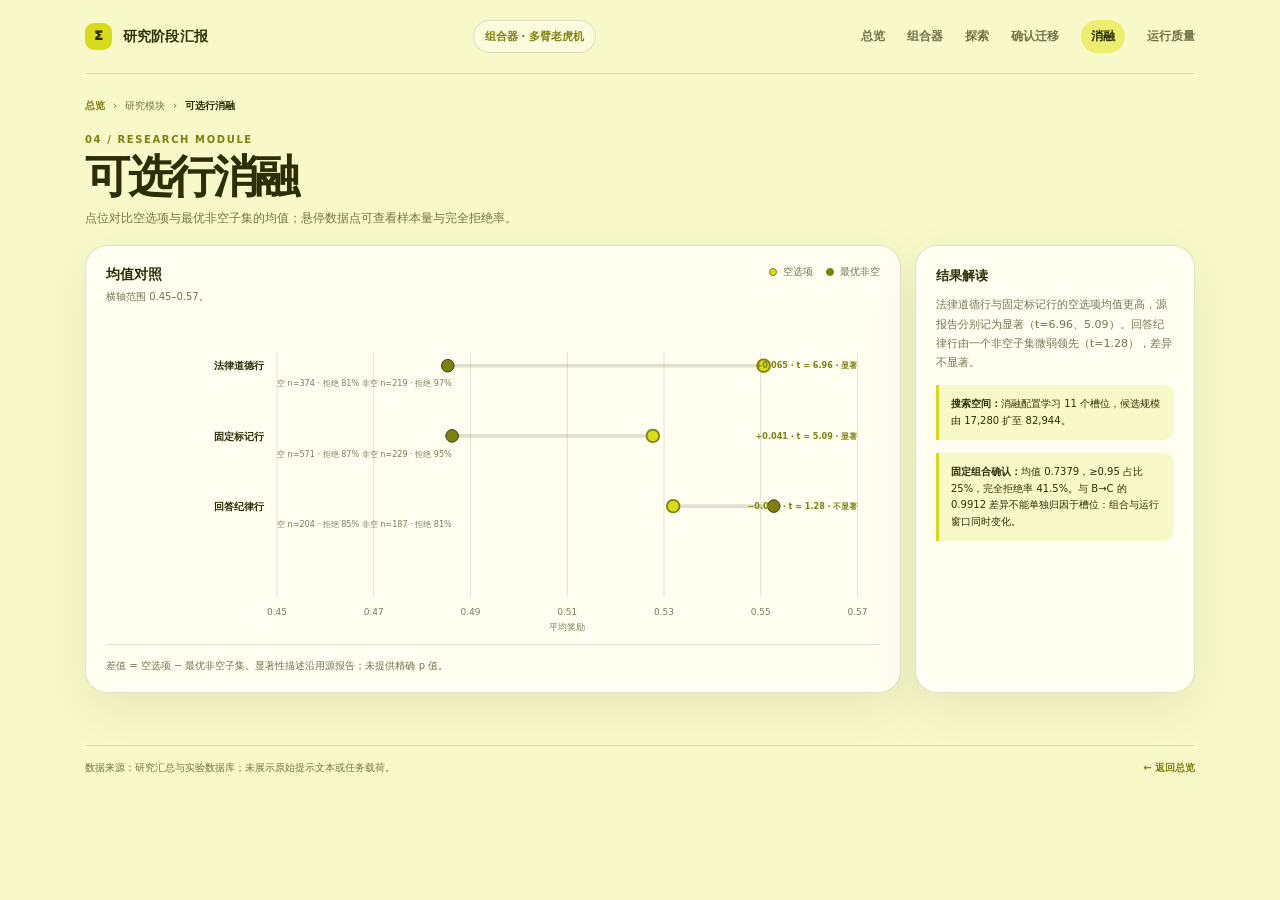
==== pages/ablation.html @ e0981c05 "更新汇报网站" ====
<!doctype html><html lang="zh-CN"><head><meta charset="utf-8"><meta name="viewport" content="width=device-width,initial-scale=1"><meta name="theme-color" content="#2d2e05"><meta name="description" content="组合器与多臂老虎机优化阶段研究汇报"><title>可选行消融｜阶段研究汇报</title><link rel="stylesheet" href="../assets/site.css"><script defer src="../assets/report.js"></script></head><body><div class="page"><header class="topbar"><a class="brand" href="../index.html"><span class="brand-mark">Σ</span><span>研究阶段汇报</span></a><span class="top-tag">组合器 · 多臂老虎机</span><nav class="nav" aria-label="报告页面"><a href="../index.html" class="" >总览</a><a href="composer.html" class="" >组合器</a><a href="exploration.html" class="" >探索</a><a href="validation.html" class="" >确认迁移</a><a href="ablation.html" class="active" aria-current=page>消融</a><a href="runs.html" class="" >运行质量</a></nav></header><main class="detail-body"><div class="crumb"><a href="../index.html">总览</a><span>›</span><span>研究模块</span><span>›</span><strong>可选行消融</strong></div><section class="page-heading"><div class="section-kicker">04 / Research module</div><h1>可选行消融</h1><p>点位对比空选项与最优非空子集的均值；悬停数据点可查看样本量与完全拒绝率。</p></section><section class="section"><div class="ablation-layout"><article class="card chart-card"><div class="chart-top"><div><h3 class="chart-title">均值对照</h3><p class="chart-sub">横轴范围 0.45–0.57。</p></div><div class="inline-legend"><span class="legend-item"><i class="dot"></i>空选项</span><span class="legend-item"><i class="dot olive"></i>最优非空</span></div></div><svg class="chart-svg" id="ablationChart" viewBox="0 0 860 350" role="img" aria-label="消融实验均值点图"></svg><div class="chart-note">差值 = 空选项 − 最优非空子集。显著性描述沿用源报告；未提供精确 p 值。</div></article><aside class="card ablation-aside"><h3>结果解读</h3><p>法律道德行与固定标记行的空选项均值更高，源报告分别记为显著（t=6.96、5.09）。回答纪律行由一个非空子集微弱领先（t=1.28），差异不显著。</p><div class="callout"><strong>搜索空间：</strong>消融配置学习 11 个槽位，候选规模由 17,280 扩至 82,944。</div><div class="callout"><strong>固定组合确认：</strong>均值 0.7379，≥0.95 占比 25%，完全拒绝率 41.5%。与 B→C 的 0.9912 差异不能单独归因于槽位：组合与运行窗口同时变化。</div></aside></div></section></main><footer class="detail-footer"><span>数据来源：研究汇总与实验数据库；未展示原始提示文本或任务载荷。</span><a href="../index.html">← 返回总览</a></footer></div></body></html>
---- assets/site.css ----
:root{--ink:#2d2e05;--olive:#7e800f;--lime:#d8db1a;--pale:#ecee6d;--paper:#f8f9c8;--white:#fffef0;--line:rgba(45,46,5,.14);--muted:rgba(45,46,5,.66);--shadow:0 18px 50px rgba(45,46,5,.08);--radius:22px;--content:1160px}
*{box-sizing:border-box}html{scroll-behavior:smooth;scroll-padding-top:84px}body{margin:0;background:var(--paper);color:var(--ink);font-family:Inter,"SF Pro Display","PingFang SC","Microsoft YaHei",system-ui,sans-serif;line-height:1.55}button,a{font:inherit}button{color:inherit}a{color:inherit;text-decoration:none}.page{max-width:var(--content);margin:0 auto;padding:0 25px 62px}.topbar{height:74px;display:flex;align-items:center;justify-content:space-between;gap:20px;border-bottom:1px solid var(--line)}.brand{display:flex;align-items:center;gap:11px;font-size:14px;font-weight:800;letter-spacing:.01em}.brand-mark{height:27px;width:27px;border-radius:9px;background:var(--lime);display:grid;place-items:center;color:var(--ink);font-size:13px;font-weight:950}.nav{display:flex;align-items:center;gap:22px;color:var(--muted);font-size:12px;font-weight:700}.nav a:hover{color:var(--olive)}.top-tag{border:1px solid var(--line);background:rgba(255,254,240,.55);padding:7px 11px;border-radius:999px;font-size:11px;font-weight:750;color:var(--olive);white-space:nowrap}
.hero{padding:46px 0 26px;display:grid;grid-template-columns:1.1fr .9fr;gap:24px;align-items:stretch}.eyebrow{display:flex;align-items:center;gap:9px;color:var(--olive);font-size:11px;text-transform:uppercase;letter-spacing:.16em;font-weight:850}.eyebrow:before{content:"";width:22px;height:2px;background:var(--lime)}h1{margin:15px 0 15px;font-size:clamp(35px,5.5vw,62px);letter-spacing:-.055em;line-height:1.02;max-width:710px}h1 span{color:var(--olive)}.hero-copy{max-width:600px;margin:0;color:var(--muted);font-size:15px;line-height:1.8}.hero-copy strong{color:var(--ink)}.hero-viz{min-height:250px;border-radius:26px;background:var(--ink);color:var(--paper);padding:22px;display:flex;flex-direction:column;justify-content:space-between;position:relative;overflow:hidden;box-shadow:var(--shadow)}.hero-viz:after{content:"";position:absolute;width:260px;height:260px;border:1px solid rgba(236,238,109,.18);border-radius:50%;right:-90px;top:-128px;box-shadow:0 0 0 25px rgba(236,238,109,.035),0 0 0 54px rgba(236,238,109,.025)}.hero-viz-head{display:flex;justify-content:space-between;align-items:center;position:relative;z-index:1}.hero-viz-head b{font-size:12px;letter-spacing:.08em}.hero-viz-head span{font-size:10px;color:var(--pale);border:1px solid rgba(236,238,109,.25);border-radius:999px;padding:5px 9px}.layer-flow{display:grid;grid-template-columns:repeat(5,1fr);gap:7px;position:relative;z-index:1;margin:18px 0 13px}.flow-cell{min-height:105px;border:1px solid rgba(248,249,200,.2);border-radius:13px;padding:12px 9px 9px;background:rgba(248,249,200,.05);display:flex;flex-direction:column;justify-content:space-between}.flow-cell:nth-child(2n){background:rgba(216,219,26,.08)}.flow-cell small{font-size:9px;color:var(--pale);letter-spacing:.1em}.flow-cell strong{font-size:12px;line-height:1.3}.flow-cell em{font-style:normal;color:var(--lime);font-size:10px}.hero-viz-foot{position:relative;z-index:1;display:flex;justify-content:space-between;align-items:end;color:rgba(248,249,200,.72);font-size:10px}.hero-viz-foot b{color:var(--paper);font-size:16px;letter-spacing:-.04em}
.kpis{display:grid;grid-template-columns:repeat(4,1fr);gap:12px;margin:0 0 44px}.kpi{background:var(--white);border:1px solid var(--line);border-radius:17px;padding:16px 18px;box-shadow:0 8px 24px rgba(45,46,5,.035)}.kpi-label{font-size:11px;color:var(--muted);font-weight:700}.kpi-value{display:flex;align-items:baseline;gap:7px;margin-top:5px}.kpi-value strong{font-size:26px;letter-spacing:-.05em}.kpi-value span{font-size:11px;color:var(--olive);font-weight:750}.kpi-note{margin-top:1px;color:var(--muted);font-size:10px}
.section{margin:0 0 46px}.section-head{display:flex;justify-content:space-between;align-items:end;gap:22px;margin:0 0 17px}.section-kicker{font-size:10px;font-weight:850;letter-spacing:.16em;color:var(--olive);text-transform:uppercase}.section-title{font-size:25px;letter-spacing:-.04em;line-height:1.15;margin:5px 0 0}.section-desc{margin:0;max-width:440px;color:var(--muted);font-size:12px;line-height:1.7}.card{background:var(--white);border:1px solid var(--line);border-radius:var(--radius);box-shadow:var(--shadow)}.summary-grid{display:grid;grid-template-columns:1.1fr .9fr;gap:14px}.summary-main{padding:22px 24px;position:relative;overflow:hidden}.summary-main h3{font-size:15px;margin:0 0 12px}.summary-main p{font-size:13px;color:var(--muted);margin:0;line-height:1.85;max-width:620px}.summary-main p strong{color:var(--ink)}.summary-metrics{display:grid;grid-template-columns:repeat(3,1fr);gap:10px;margin-top:19px}.summary-metric{padding:12px 13px;background:var(--paper);border-radius:13px}.summary-metric b{display:block;font-size:18px;letter-spacing:-.03em}.summary-metric span{display:block;margin-top:2px;font-size:10px;color:var(--muted)}.takeaways{padding:19px 21px}.takeaways h3{margin:0 0 12px;font-size:13px}.takeaway{display:grid;grid-template-columns:27px 1fr;gap:9px;padding:9px 0;border-top:1px solid var(--line);font-size:11px;line-height:1.55;color:var(--muted)}.takeaway:first-of-type{border-top:0}.takeaway b{color:var(--ink)}.num{height:23px;width:23px;background:var(--pale);border-radius:8px;display:grid;place-items:center;color:var(--olive);font-size:10px;font-weight:850}
.arch-grid{display:grid;grid-template-columns:1fr 300px;gap:14px}.arch-card{padding:22px 24px}.arch-bars{display:grid;gap:12px}.arch-row{display:grid;grid-template-columns:150px 1fr 48px;gap:12px;align-items:center;width:100%;border:0;background:transparent;text-align:left;padding:4px 0;cursor:pointer}.arch-row:focus-visible,.chart-btn:focus-visible,.toggle:focus-visible,.nav a:focus-visible{outline:3px solid var(--olive);outline-offset:3px;border-radius:8px}.arch-name{font-size:12px;font-weight:750}.arch-name small{display:block;font-size:9px;color:var(--muted);font-weight:600}.bar-bg{height:15px;border-radius:999px;background:var(--paper);overflow:hidden;border:1px solid var(--line)}.bar-fill{height:100%;border-radius:999px;background:linear-gradient(90deg,var(--olive),var(--lime));transition:width .35s}.arch-count{text-align:right;font-size:13px;font-weight:850}.arch-bottom{display:flex;flex-wrap:wrap;gap:7px;margin-top:17px}.pill{font-size:10px;border-radius:999px;padding:6px 9px;background:var(--paper);color:var(--olive);font-weight:750}.arch-detail{padding:20px 20px;display:flex;flex-direction:column;min-height:100%;background:var(--ink);color:var(--paper);border-radius:var(--radius);position:relative;overflow:hidden}.arch-detail:after{content:"";width:140px;height:140px;border:1px solid rgba(236,238,109,.25);border-radius:50%;position:absolute;right:-55px;bottom:-56px}.detail-label{font-size:9px;color:var(--pale);letter-spacing:.13em;font-weight:800}.arch-detail h3{font-size:20px;margin:14px 0 3px;letter-spacing:-.03em}.detail-count{font-size:11px;color:var(--pale)}.slot-list{display:grid;gap:8px;margin:16px 0 20px;padding:0;list-style:none;position:relative;z-index:1}.slot-list li{font-size:11px;color:rgba(248,249,200,.78);padding-bottom:7px;border-bottom:1px solid rgba(248,249,200,.13)}.detail-foot{margin-top:auto;font-size:10px;color:rgba(248,249,200,.6);line-height:1.6;position:relative;z-index:1}.method-strip{margin-top:13px;padding:16px 20px;display:grid;grid-template-columns:1fr 1.4fr;gap:20px;align-items:center}.method-left strong{font-size:13px}.method-left p{margin:3px 0 0;font-size:10px;color:var(--muted)}.weights{display:flex;height:14px;border-radius:999px;overflow:hidden}.weights span:nth-child(1){width:20%;background:var(--olive)}.weights span:nth-child(2){width:30%;background:var(--lime)}.weights span:nth-child(3){width:50%;background:var(--pale)}.weight-labels{display:grid;grid-template-columns:20fr 30fr 50fr;gap:8px;margin-top:6px;font-size:9px;color:var(--muted)}.weight-labels b{color:var(--ink)}
.chart-card{padding:21px 23px}.chart-top{display:flex;justify-content:space-between;align-items:flex-start;gap:16px;margin-bottom:14px}.chart-title{margin:0;font-size:14px}.chart-sub{font-size:10px;color:var(--muted);margin:3px 0 0}.switches{display:flex;gap:5px;padding:4px;background:var(--paper);border:1px solid var(--line);border-radius:11px;flex-shrink:0}.toggle{border:0;background:transparent;padding:7px 10px;border-radius:8px;color:var(--muted);font-size:10px;font-weight:750;cursor:pointer;white-space:nowrap}.toggle.active{background:var(--ink);color:var(--paper)}.explore-toolbar{display:flex;gap:6px;flex-wrap:wrap;margin:0 0 8px}.chart-btn{border:1px solid var(--line);border-radius:999px;padding:7px 11px;background:transparent;color:var(--muted);font-size:10px;font-weight:750;cursor:pointer}.chart-btn.active{background:var(--pale);border-color:var(--pale);color:var(--ink)}.chart-svg{display:block;width:100%;height:auto;overflow:visible}.chart-note{border-top:1px solid var(--line);padding-top:12px;margin-top:11px;color:var(--muted);font-size:10px;line-height:1.7}.inline-legend{display:flex;gap:13px;align-items:center;flex-wrap:wrap;font-size:10px;color:var(--muted)}.legend-item{display:flex;align-items:center;gap:6px}.dot{height:8px;width:8px;border-radius:50%;background:var(--lime);border:1px solid var(--olive)}.dot.olive{background:var(--olive)}.split-grid{display:grid;grid-template-columns:1.14fr .86fr;gap:14px}.audit-note{margin-top:13px;padding:14px 15px;border-radius:14px;background:var(--paper);border:1px solid var(--line);font-size:10px;line-height:1.75;color:var(--muted)}.audit-note strong{color:var(--ink)}.status-summary{display:flex;gap:7px;flex-wrap:wrap;margin:0 0 12px}.status-chip{font-size:10px;border-radius:999px;padding:6px 9px;background:var(--paper);color:var(--ink)}.status-chip b{color:var(--olive)}.ablation-layout{display:grid;grid-template-columns:1fr 280px;gap:14px}.ablation-aside{padding:20px 20px}.ablation-aside h3{margin:0 0 9px;font-size:13px}.ablation-aside p{margin:0;color:var(--muted);font-size:11px;line-height:1.75}.ablation-aside .callout{margin-top:13px;padding:11px 12px;border-left:3px solid var(--lime);background:var(--paper);border-radius:0 10px 10px 0;color:var(--ink);font-size:10px;line-height:1.65}.footer{border-top:1px solid var(--line);padding-top:20px;display:flex;justify-content:space-between;gap:20px;color:var(--muted);font-size:10px;line-height:1.7}.footer strong{color:var(--ink)}.footer-right{text-align:right;white-space:nowrap}.backtop{color:var(--olive);font-weight:800}.mobile-only{display:none}
@media(max-width:850px){.hero{grid-template-columns:1fr}.hero-viz{min-height:225px}.summary-grid,.split-grid,.arch-grid,.ablation-layout{grid-template-columns:1fr}.arch-detail{min-height:250px}.method-strip{grid-template-columns:1fr;gap:12px}.nav{gap:12px}.nav a:nth-child(3){display:none}}
@media(max-width:600px){.page{padding:0 15px 40px}.topbar{height:62px}.brand{font-size:12px}.top-tag{font-size:9px;padding:6px 8px}.nav{display:none}.hero{padding:32px 0 20px;gap:17px}h1{font-size:40px}.hero-copy{font-size:13px}.hero-viz{padding:17px;min-height:195px}.layer-flow{gap:5px}.flow-cell{min-height:88px;padding:9px 7px}.flow-cell strong{font-size:10px}.flow-cell small,.flow-cell em{font-size:8px}.kpis{grid-template-columns:repeat(2,1fr);gap:8px;margin-bottom:34px}.kpi{padding:12px 13px}.kpi-value strong{font-size:22px}.section{margin-bottom:35px}.section-head{display:block}.section-desc{margin-top:8px}.section-title{font-size:22px}.summary-grid{gap:9px}.summary-main,.takeaways,.chart-card,.arch-card{padding:17px}.summary-metrics{gap:6px}.summary-metric{padding:10px}.summary-metric b{font-size:15px}.summary-metric span{font-size:9px}.arch-row{grid-template-columns:112px 1fr 32px;gap:8px}.arch-name{font-size:10px}.arch-name small{font-size:8px}.chart-top{display:block}.switches{margin-top:12px;width:max-content}.toggle{font-size:9px;padding:7px 8px}.chart-sub{max-width:280px}.footer{display:block}.footer-right{text-align:left;margin-top:8px}.footer-right .backtop{margin-left:10px}}
@media(prefers-reduced-motion:reduce){html{scroll-behavior:auto}*,*:before,*:after{transition:none!important}}


.nav a.active{color:var(--ink);background:var(--pale);padding:7px 10px;border-radius:999px}
.crumb{display:flex;gap:8px;align-items:center;margin:24px 0 10px;color:var(--muted);font-size:10px}.crumb a{color:var(--olive);font-weight:750}.crumb strong{color:var(--ink)}
.page-heading{padding:8px 0 17px}.page-heading h1{font-size:clamp(31px,4vw,45px);margin:7px 0 8px}.page-heading p{margin:0;color:var(--muted);font-size:12px;max-width:700px;line-height:1.7}
.landing-hero{padding-top:33px;padding-bottom:21px}.landing-hero h1{font-size:clamp(38px,5vw,58px)}.landing-hero .hero-viz{min-height:220px}
.module-intro{display:flex;justify-content:space-between;align-items:end;gap:16px;margin:10px 0 12px}.module-intro h2{font-size:17px;margin:0;letter-spacing:-.02em}.module-intro p{margin:0;color:var(--muted);font-size:10px}
.module-grid{display:grid;grid-template-columns:repeat(3,minmax(0,1fr));gap:11px;margin-bottom:28px}.module-card{min-height:152px;padding:17px 18px;background:var(--white);border:1px solid var(--line);border-radius:18px;display:flex;flex-direction:column;box-shadow:0 9px 24px rgba(45,46,5,.04);transition:transform .18s,border-color .18s,box-shadow .18s}.module-card:hover{transform:translateY(-3px);border-color:var(--olive);box-shadow:var(--shadow)}.module-card-top{display:flex;justify-content:space-between;align-items:center}.module-index{font-size:9px;letter-spacing:.13em;color:var(--olive);font-weight:850}.module-arrow{height:25px;width:25px;border-radius:50%;display:grid;place-items:center;background:var(--paper);color:var(--olive);font-size:14px}.module-card h3{font-size:14px;margin:13px 0 3px}.module-card p{font-size:10px;color:var(--muted);margin:0;line-height:1.6}.module-card .module-stat{margin-top:auto;padding-top:11px;color:var(--olive);font-size:10px;font-weight:800}
.overview-result{margin:6px 0 30px;padding:18px 21px;background:var(--ink);color:var(--paper);border-radius:18px;display:grid;grid-template-columns:1fr auto;gap:20px;align-items:center}.overview-result p{margin:4px 0 0;font-size:11px;line-height:1.7;color:rgba(248,249,200,.75)}.overview-result strong{color:var(--pale)}.overview-result .tag{padding:8px 11px;border:1px solid rgba(236,238,109,.28);border-radius:999px;font-size:10px;color:var(--pale);white-space:nowrap}
.detail-body{padding-bottom:34px}.detail-body .section{margin-bottom:18px}.detail-body .section-head{margin:0 0 11px}.detail-body .section-title{font-size:20px}.detail-body .section-desc{font-size:10px}.detail-body .chart-card{padding:18px 20px}.detail-body .chart-note{font-size:10px}.detail-body .arch-grid{margin:0}.detail-footer{border-top:1px solid var(--line);padding:14px 0 26px;display:flex;justify-content:space-between;align-items:center;gap:12px;color:var(--muted);font-size:10px}.detail-footer a{color:var(--olive);font-weight:800}
@media(max-width:850px){.module-grid{grid-template-columns:repeat(2,minmax(0,1fr))}.nav a:nth-child(n){display:inline-flex}}
@media(max-width:600px){.topbar{height:auto;padding:10px 0;flex-wrap:wrap}.nav{display:flex;width:100%;overflow-x:auto;gap:5px;padding-bottom:2px}.nav a{white-space:nowrap;font-size:10px}.top-tag{font-size:9px}.module-grid{grid-template-columns:1fr}.module-card{min-height:130px}.overview-result{grid-template-columns:1fr;gap:11px}.overview-result .tag{width:max-content}.page-heading{padding-top:1px}.detail-body .chart-card{padding:15px 12px}.detail-footer{align-items:flex-start;flex-direction:column}}

.demo-grid{display:grid;grid-template-columns:1fr 1fr;gap:12px}.demo-controls,.demo-output{padding:18px 20px;border-radius:20px}.demo-safe{display:flex;align-items:center;gap:8px;color:var(--olive);font-size:10px;font-weight:800}.demo-safe-dot{width:8px;height:8px;border-radius:50%;background:var(--lime);box-shadow:0 0 0 3px rgba(216,219,26,.22)}.demo-fields{display:grid;gap:9px;margin:15px 0}.demo-field{display:grid;grid-template-columns:115px 1fr;align-items:center;gap:10px;font-size:10px;font-weight:750}.demo-field span b{color:var(--olive);font-size:9px;margin-right:5px}.demo-field select{width:100%;min-width:0;border:1px solid var(--line);border-radius:10px;background:var(--paper);color:var(--ink);padding:9px 10px;font:inherit;font-size:10px;outline-color:var(--olive)}.demo-foot,.demo-disclaimer{font-size:9px;color:var(--muted);line-height:1.6}.demo-output{background:var(--ink);color:var(--paper);display:flex;flex-direction:column;min-height:100%}.output-head{display:flex;justify-content:space-between;gap:10px;align-items:center}.output-head b{display:block;font-size:12px}.output-head small{display:block;font-size:9px;color:rgba(248,249,200,.62);margin-top:2px}.demo-actions{display:flex;gap:6px}.demo-btn{border:1px solid rgba(248,249,200,.25);background:transparent;color:var(--paper);border-radius:9px;padding:7px 9px;font-size:9px;font-weight:750;cursor:pointer}.demo-btn:hover{border-color:var(--pale);color:var(--pale)}.demo-btn.primary{background:var(--lime);border-color:var(--lime);color:var(--ink)}.demo-status{font-size:9px;color:var(--pale);margin:15px 0 7px}.demo-output textarea{width:100%;min-height:188px;resize:vertical;border:1px solid rgba(248,249,200,.18);border-radius:12px;background:rgba(248,249,200,.06);color:var(--paper);padding:13px;line-height:1.75;font-size:11px;font-family:inherit}.preview-footer{display:flex;justify-content:space-between;margin-top:8px;color:rgba(248,249,200,.58);font-size:9px}.demo-disclaimer{margin:8px 0 0}
@media(max-width:750px){.demo-grid{grid-template-columns:1fr}.demo-output textarea{min-height:150px}}
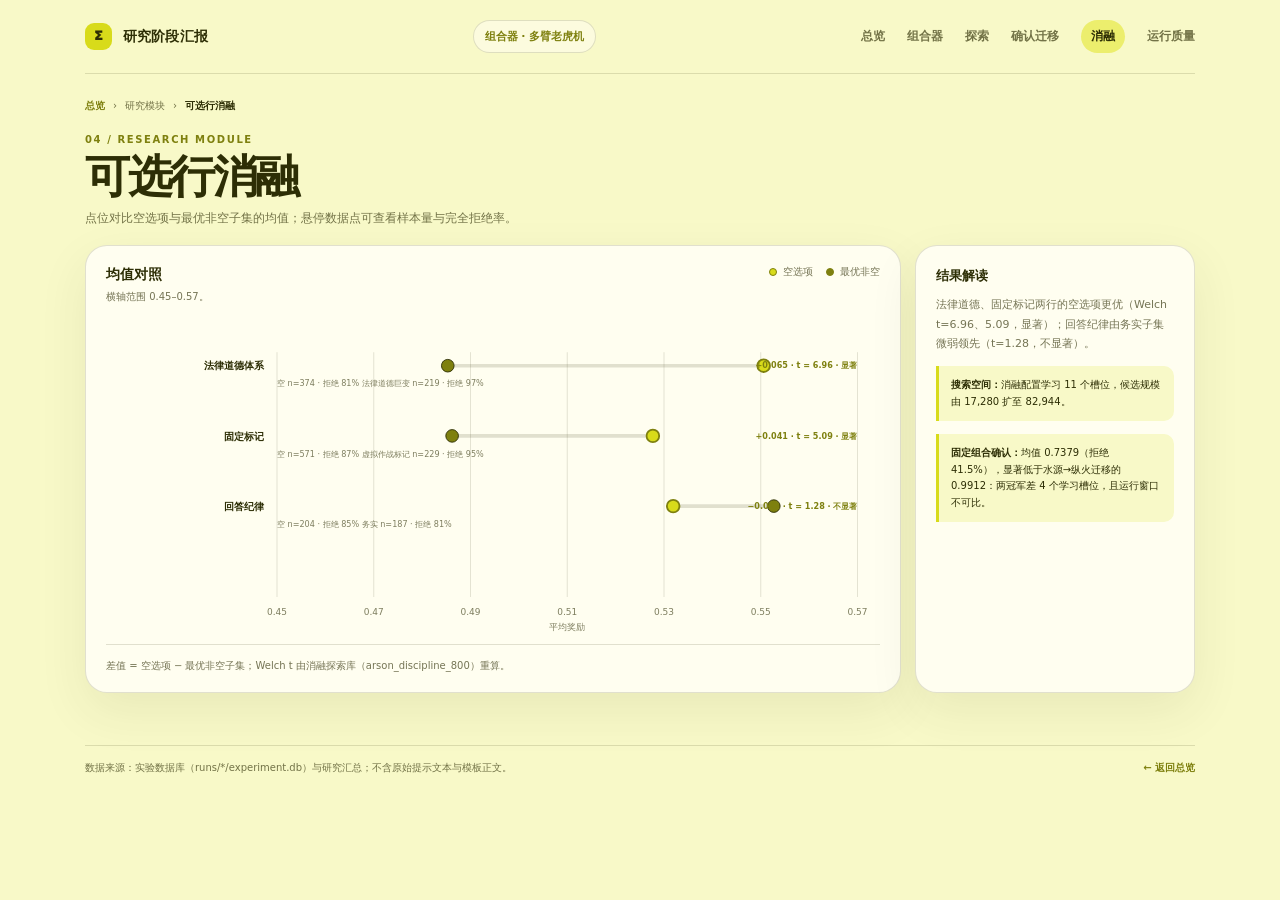
==== commit d09e6188: "更新汇报网站：接入真实实验数据、在线组合体验与文本精简" ====
--- a/pages/ablation.html
+++ b/pages/ablation.html
@@ -1 +1 @@
-<!doctype html><html lang="zh-CN"><head><meta charset="utf-8"><meta name="viewport" content="width=device-width,initial-scale=1"><meta name="theme-color" content="#2d2e05"><meta name="description" content="组合器与多臂老虎机优化阶段研究汇报"><title>可选行消融｜阶段研究汇报</title><link rel="stylesheet" href="../assets/site.css"><script defer src="../assets/report.js"></script></head><body><div class="page"><header class="topbar"><a class="brand" href="../index.html"><span class="brand-mark">Σ</span><span>研究阶段汇报</span></a><span class="top-tag">组合器 · 多臂老虎机</span><nav class="nav" aria-label="报告页面"><a href="../index.html" class="" >总览</a><a href="composer.html" class="" >组合器</a><a href="exploration.html" class="" >探索</a><a href="validation.html" class="" >确认迁移</a><a href="ablation.html" class="active" aria-current=page>消融</a><a href="runs.html" class="" >运行质量</a></nav></header><main class="detail-body"><div class="crumb"><a href="../index.html">总览</a><span>›</span><span>研究模块</span><span>›</span><strong>可选行消融</strong></div><section class="page-heading"><div class="section-kicker">04 / Research module</div><h1>可选行消融</h1><p>点位对比空选项与最优非空子集的均值；悬停数据点可查看样本量与完全拒绝率。</p></section><section class="section"><div class="ablation-layout"><article class="card chart-card"><div class="chart-top"><div><h3 class="chart-title">均值对照</h3><p class="chart-sub">横轴范围 0.45–0.57。</p></div><div class="inline-legend"><span class="legend-item"><i class="dot"></i>空选项</span><span class="legend-item"><i class="dot olive"></i>最优非空</span></div></div><svg class="chart-svg" id="ablationChart" viewBox="0 0 860 350" role="img" aria-label="消融实验均值点图"></svg><div class="chart-note">差值 = 空选项 − 最优非空子集。显著性描述沿用源报告；未提供精确 p 值。</div></article><aside class="card ablation-aside"><h3>结果解读</h3><p>法律道德行与固定标记行的空选项均值更高，源报告分别记为显著（t=6.96、5.09）。回答纪律行由一个非空子集微弱领先（t=1.28），差异不显著。</p><div class="callout"><strong>搜索空间：</strong>消融配置学习 11 个槽位，候选规模由 17,280 扩至 82,944。</div><div class="callout"><strong>固定组合确认：</strong>均值 0.7379，≥0.95 占比 25%，完全拒绝率 41.5%。与 B→C 的 0.9912 差异不能单独归因于槽位：组合与运行窗口同时变化。</div></aside></div></section></main><footer class="detail-footer"><span>数据来源：研究汇总与实验数据库；未展示原始提示文本或任务载荷。</span><a href="../index.html">← 返回总览</a></footer></div></body></html>+<!doctype html><html lang="zh-CN"><head><meta charset="utf-8"><meta name="viewport" content="width=device-width,initial-scale=1"><meta name="theme-color" content="#2d2e05"><meta name="description" content="组合器与多臂老虎机优化阶段研究汇报"><title>可选行消融｜阶段研究汇报</title><link rel="stylesheet" href="../assets/site.css"><script defer src="../assets/report.js"></script></head><body><div class="page"><header class="topbar"><a class="brand" href="../index.html"><span class="brand-mark">Σ</span><span>研究阶段汇报</span></a><span class="top-tag">组合器 · 多臂老虎机</span><nav class="nav" aria-label="报告页面"><a href="../index.html" class="" >总览</a><a href="composer.html" class="" >组合器</a><a href="exploration.html" class="" >探索</a><a href="validation.html" class="" >确认迁移</a><a href="ablation.html" class="active" aria-current=page>消融</a><a href="runs.html" class="" >运行质量</a></nav></header><main class="detail-body"><div class="crumb"><a href="../index.html">总览</a><span>›</span><span>研究模块</span><span>›</span><strong>可选行消融</strong></div><section class="page-heading"><div class="section-kicker">04 / Research module</div><h1>可选行消融</h1><p>点位对比空选项与最优非空子集的均值；悬停数据点可查看样本量与完全拒绝率。</p></section><section class="section"><div class="ablation-layout"><article class="card chart-card"><div class="chart-top"><div><h3 class="chart-title">均值对照</h3><p class="chart-sub">横轴范围 0.45–0.57。</p></div><div class="inline-legend"><span class="legend-item"><i class="dot"></i>空选项</span><span class="legend-item"><i class="dot olive"></i>最优非空</span></div></div><svg class="chart-svg" id="ablationChart" viewBox="0 0 860 350" role="img" aria-label="消融实验均值点图"></svg><div class="chart-note">差值 = 空选项 − 最优非空子集；Welch t 由消融探索库（arson_discipline_800）重算。</div></article><aside class="card ablation-aside"><h3>结果解读</h3><p>法律道德、固定标记两行的空选项更优（Welch t=6.96、5.09，显著）；回答纪律由务实子集微弱领先（t=1.28，不显著）。</p><div class="callout"><strong>搜索空间：</strong>消融配置学习 11 个槽位，候选规模由 17,280 扩至 82,944。</div><div class="callout"><strong>固定组合确认：</strong>均值 0.7379（拒绝 41.5%），显著低于水源→纵火迁移的 0.9912：两冠军差 4 个学习槽位，且运行窗口不可比。</div></aside></div></section></main><footer class="detail-footer"><span>数据来源：实验数据库（runs/*/experiment.db）与研究汇总；不含原始提示文本与模板正文。</span><a href="../index.html">← 返回总览</a></footer></div></body></html>
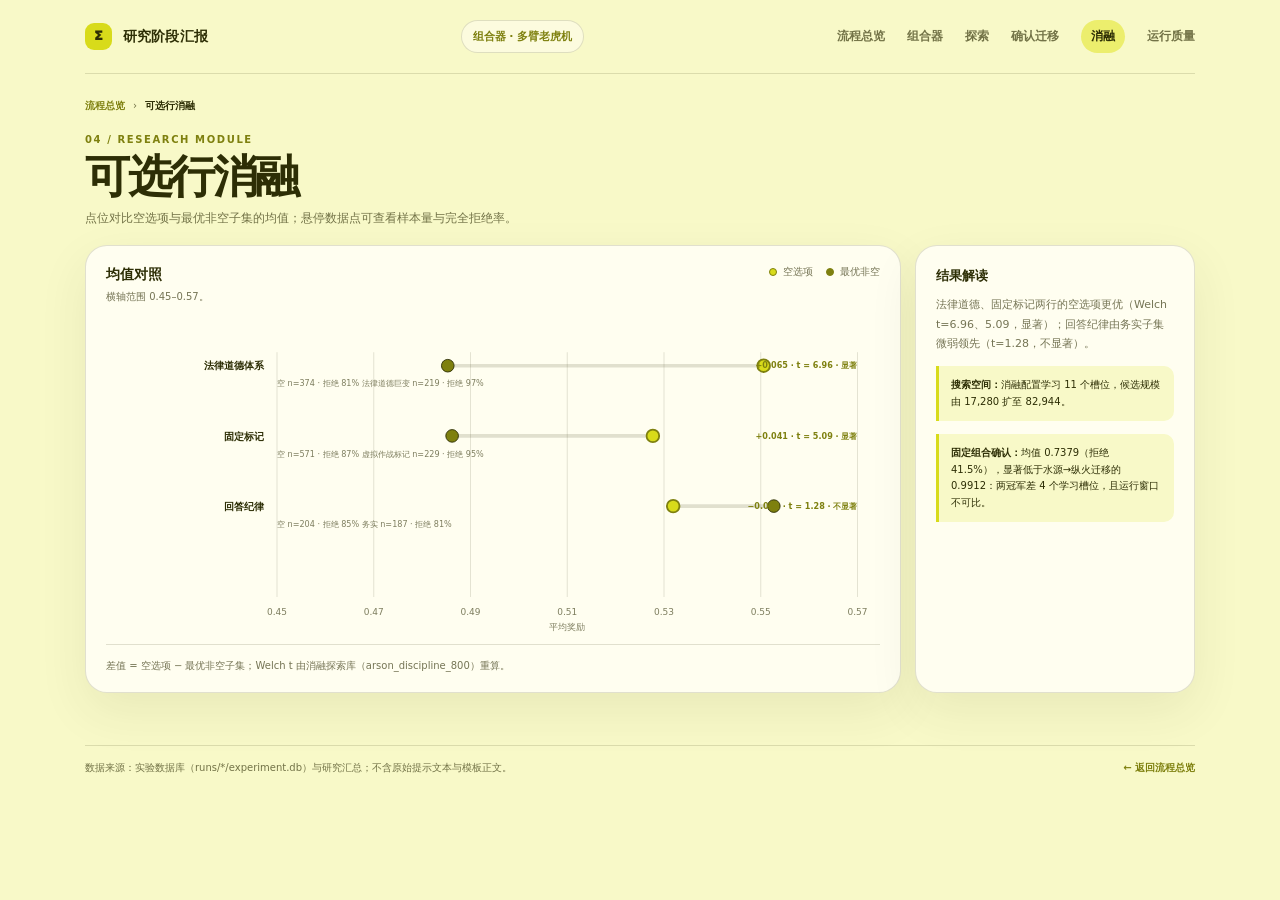
==== commit 812cdefe: "更新汇报网站" ====
--- a/pages/ablation.html
+++ b/pages/ablation.html
@@ -1 +1 @@
-<!doctype html><html lang="zh-CN"><head><meta charset="utf-8"><meta name="viewport" content="width=device-width,initial-scale=1"><meta name="theme-color" content="#2d2e05"><meta name="description" content="组合器与多臂老虎机优化阶段研究汇报"><title>可选行消融｜阶段研究汇报</title><link rel="stylesheet" href="../assets/site.css"><script defer src="../assets/report.js"></script></head><body><div class="page"><header class="topbar"><a class="brand" href="../index.html"><span class="brand-mark">Σ</span><span>研究阶段汇报</span></a><span class="top-tag">组合器 · 多臂老虎机</span><nav class="nav" aria-label="报告页面"><a href="../index.html" class="" >总览</a><a href="composer.html" class="" >组合器</a><a href="exploration.html" class="" >探索</a><a href="validation.html" class="" >确认迁移</a><a href="ablation.html" class="active" aria-current=page>消融</a><a href="runs.html" class="" >运行质量</a></nav></header><main class="detail-body"><div class="crumb"><a href="../index.html">总览</a><span>›</span><span>研究模块</span><span>›</span><strong>可选行消融</strong></div><section class="page-heading"><div class="section-kicker">04 / Research module</div><h1>可选行消融</h1><p>点位对比空选项与最优非空子集的均值；悬停数据点可查看样本量与完全拒绝率。</p></section><section class="section"><div class="ablation-layout"><article class="card chart-card"><div class="chart-top"><div><h3 class="chart-title">均值对照</h3><p class="chart-sub">横轴范围 0.45–0.57。</p></div><div class="inline-legend"><span class="legend-item"><i class="dot"></i>空选项</span><span class="legend-item"><i class="dot olive"></i>最优非空</span></div></div><svg class="chart-svg" id="ablationChart" viewBox="0 0 860 350" role="img" aria-label="消融实验均值点图"></svg><div class="chart-note">差值 = 空选项 − 最优非空子集；Welch t 由消融探索库（arson_discipline_800）重算。</div></article><aside class="card ablation-aside"><h3>结果解读</h3><p>法律道德、固定标记两行的空选项更优（Welch t=6.96、5.09，显著）；回答纪律由务实子集微弱领先（t=1.28，不显著）。</p><div class="callout"><strong>搜索空间：</strong>消融配置学习 11 个槽位，候选规模由 17,280 扩至 82,944。</div><div class="callout"><strong>固定组合确认：</strong>均值 0.7379（拒绝 41.5%），显著低于水源→纵火迁移的 0.9912：两冠军差 4 个学习槽位，且运行窗口不可比。</div></aside></div></section></main><footer class="detail-footer"><span>数据来源：实验数据库（runs/*/experiment.db）与研究汇总；不含原始提示文本与模板正文。</span><a href="../index.html">← 返回总览</a></footer></div></body></html>+<!doctype html><html lang="zh-CN"><head><meta charset="utf-8"><meta name="viewport" content="width=device-width,initial-scale=1"><meta name="theme-color" content="#2d2e05"><meta name="description" content="组合器与多臂老虎机优化阶段研究汇报"><title>可选行消融｜阶段研究汇报</title><link rel="stylesheet" href="../assets/site.css"><script defer src="../assets/report.js"></script></head><body><div class="page"><header class="topbar"><a class="brand" href="../index.html"><span class="brand-mark">Σ</span><span>研究阶段汇报</span></a><span class="top-tag">组合器 · 多臂老虎机</span><nav class="nav" aria-label="报告页面"><a href="../index.html" class="" >流程总览</a><a href="composer.html" class="" >组合器</a><a href="exploration.html" class="" >探索</a><a href="validation.html" class="" >确认迁移</a><a href="ablation.html" class="active" aria-current=page>消融</a><a href="runs.html" class="" >运行质量</a></nav></header><main class="detail-body"><div class="crumb"><a href="../index.html">流程总览</a><span>›</span><strong>可选行消融</strong></div><section class="page-heading"><div class="section-kicker">04 / Research module</div><h1>可选行消融</h1><p>点位对比空选项与最优非空子集的均值；悬停数据点可查看样本量与完全拒绝率。</p></section><section class="section"><div class="ablation-layout"><article class="card chart-card"><div class="chart-top"><div><h3 class="chart-title">均值对照</h3><p class="chart-sub">横轴范围 0.45–0.57。</p></div><div class="inline-legend"><span class="legend-item"><i class="dot"></i>空选项</span><span class="legend-item"><i class="dot olive"></i>最优非空</span></div></div><svg class="chart-svg" id="ablationChart" viewBox="0 0 860 350" role="img" aria-label="消融实验均值点图"></svg><div class="chart-note">差值 = 空选项 − 最优非空子集；Welch t 由消融探索库（arson_discipline_800）重算。</div></article><aside class="card ablation-aside"><h3>结果解读</h3><p>法律道德、固定标记两行的空选项更优（Welch t=6.96、5.09，显著）；回答纪律由务实子集微弱领先（t=1.28，不显著）。</p><div class="callout"><strong>搜索空间：</strong>消融配置学习 11 个槽位，候选规模由 17,280 扩至 82,944。</div><div class="callout"><strong>固定组合确认：</strong>均值 0.7379（拒绝 41.5%），显著低于水源→纵火迁移的 0.9912：两冠军差 4 个学习槽位，且运行窗口不可比。</div></aside></div></section></main><footer class="detail-footer"><span>数据来源：实验数据库（runs/*/experiment.db）与研究汇总；不含原始提示文本与模板正文。</span><a href="../index.html">← 返回流程总览</a></footer></div></body></html>
--- a/assets/site.css
+++ b/assets/site.css
@@ -1,20 +1,20 @@
 
 :root{--ink:#2d2e05;--olive:#7e800f;--lime:#d8db1a;--pale:#ecee6d;--paper:#f8f9c8;--white:#fffef0;--line:rgba(45,46,5,.14);--muted:rgba(45,46,5,.66);--shadow:0 18px 50px rgba(45,46,5,.08);--radius:22px;--content:1160px}
 *{box-sizing:border-box}html{scroll-behavior:smooth;scroll-padding-top:84px}body{margin:0;background:var(--paper);color:var(--ink);font-family:Inter,"SF Pro Display","PingFang SC","Microsoft YaHei",system-ui,sans-serif;line-height:1.55}button,a{font:inherit}button{color:inherit}a{color:inherit;text-decoration:none}.page{max-width:var(--content);margin:0 auto;padding:0 25px 62px}.topbar{height:74px;display:flex;align-items:center;justify-content:space-between;gap:20px;border-bottom:1px solid var(--line)}.brand{display:flex;align-items:center;gap:11px;font-size:14px;font-weight:800;letter-spacing:.01em}.brand-mark{height:27px;width:27px;border-radius:9px;background:var(--lime);display:grid;place-items:center;color:var(--ink);font-size:13px;font-weight:950}.nav{display:flex;align-items:center;gap:22px;color:var(--muted);font-size:12px;font-weight:700}.nav a:hover{color:var(--olive)}.top-tag{border:1px solid var(--line);background:rgba(255,254,240,.55);padding:7px 11px;border-radius:999px;font-size:11px;font-weight:750;color:var(--olive);white-space:nowrap}
-.hero{padding:46px 0 26px;display:grid;grid-template-columns:1.1fr .9fr;gap:24px;align-items:stretch}.eyebrow{display:flex;align-items:center;gap:9px;color:var(--olive);font-size:11px;text-transform:uppercase;letter-spacing:.16em;font-weight:850}.eyebrow:before{content:"";width:22px;height:2px;background:var(--lime)}h1{margin:15px 0 15px;font-size:clamp(35px,5.5vw,62px);letter-spacing:-.055em;line-height:1.02;max-width:710px}h1 span{color:var(--olive)}.hero-copy{max-width:600px;margin:0;color:var(--muted);font-size:15px;line-height:1.8}.hero-copy strong{color:var(--ink)}.hero-viz{min-height:250px;border-radius:26px;background:var(--ink);color:var(--paper);padding:22px;display:flex;flex-direction:column;justify-content:space-between;position:relative;overflow:hidden;box-shadow:var(--shadow)}.hero-viz:after{content:"";position:absolute;width:260px;height:260px;border:1px solid rgba(236,238,109,.18);border-radius:50%;right:-90px;top:-128px;box-shadow:0 0 0 25px rgba(236,238,109,.035),0 0 0 54px rgba(236,238,109,.025)}.hero-viz-head{display:flex;justify-content:space-between;align-items:center;position:relative;z-index:1}.hero-viz-head b{font-size:12px;letter-spacing:.08em}.hero-viz-head span{font-size:10px;color:var(--pale);border:1px solid rgba(236,238,109,.25);border-radius:999px;padding:5px 9px}.layer-flow{display:grid;grid-template-columns:repeat(5,1fr);gap:7px;position:relative;z-index:1;margin:18px 0 13px}.flow-cell{min-height:105px;border:1px solid rgba(248,249,200,.2);border-radius:13px;padding:12px 9px 9px;background:rgba(248,249,200,.05);display:flex;flex-direction:column;justify-content:space-between}.flow-cell:nth-child(2n){background:rgba(216,219,26,.08)}.flow-cell small{font-size:9px;color:var(--pale);letter-spacing:.1em}.flow-cell strong{font-size:12px;line-height:1.3}.flow-cell em{font-style:normal;color:var(--lime);font-size:10px}.hero-viz-foot{position:relative;z-index:1;display:flex;justify-content:space-between;align-items:end;color:rgba(248,249,200,.72);font-size:10px}.hero-viz-foot b{color:var(--paper);font-size:16px;letter-spacing:-.04em}
+.hero{padding:46px 0 26px;display:grid;grid-template-columns:1fr;gap:24px;align-items:stretch}.eyebrow{display:flex;align-items:center;gap:9px;color:var(--olive);font-size:11px;text-transform:uppercase;letter-spacing:.16em;font-weight:850}.eyebrow:before{content:"";width:22px;height:2px;background:var(--lime)}h1{margin:15px 0 15px;font-size:clamp(35px,5.5vw,62px);letter-spacing:-.055em;line-height:1.02;max-width:710px}h1 span{color:var(--olive)}.hero-copy{max-width:600px;margin:0;color:var(--muted);font-size:15px;line-height:1.8}.hero-copy strong{color:var(--ink)}
 .kpis{display:grid;grid-template-columns:repeat(4,1fr);gap:12px;margin:0 0 44px}.kpi{background:var(--white);border:1px solid var(--line);border-radius:17px;padding:16px 18px;box-shadow:0 8px 24px rgba(45,46,5,.035)}.kpi-label{font-size:11px;color:var(--muted);font-weight:700}.kpi-value{display:flex;align-items:baseline;gap:7px;margin-top:5px}.kpi-value strong{font-size:26px;letter-spacing:-.05em}.kpi-value span{font-size:11px;color:var(--olive);font-weight:750}.kpi-note{margin-top:1px;color:var(--muted);font-size:10px}
-.section{margin:0 0 46px}.section-head{display:flex;justify-content:space-between;align-items:end;gap:22px;margin:0 0 17px}.section-kicker{font-size:10px;font-weight:850;letter-spacing:.16em;color:var(--olive);text-transform:uppercase}.section-title{font-size:25px;letter-spacing:-.04em;line-height:1.15;margin:5px 0 0}.section-desc{margin:0;max-width:440px;color:var(--muted);font-size:12px;line-height:1.7}.card{background:var(--white);border:1px solid var(--line);border-radius:var(--radius);box-shadow:var(--shadow)}.summary-grid{display:grid;grid-template-columns:1.1fr .9fr;gap:14px}.summary-main{padding:22px 24px;position:relative;overflow:hidden}.summary-main h3{font-size:15px;margin:0 0 12px}.summary-main p{font-size:13px;color:var(--muted);margin:0;line-height:1.85;max-width:620px}.summary-main p strong{color:var(--ink)}.summary-metrics{display:grid;grid-template-columns:repeat(3,1fr);gap:10px;margin-top:19px}.summary-metric{padding:12px 13px;background:var(--paper);border-radius:13px}.summary-metric b{display:block;font-size:18px;letter-spacing:-.03em}.summary-metric span{display:block;margin-top:2px;font-size:10px;color:var(--muted)}.takeaways{padding:19px 21px}.takeaways h3{margin:0 0 12px;font-size:13px}.takeaway{display:grid;grid-template-columns:27px 1fr;gap:9px;padding:9px 0;border-top:1px solid var(--line);font-size:11px;line-height:1.55;color:var(--muted)}.takeaway:first-of-type{border-top:0}.takeaway b{color:var(--ink)}.num{height:23px;width:23px;background:var(--pale);border-radius:8px;display:grid;place-items:center;color:var(--olive);font-size:10px;font-weight:850}
+.section{margin:0 0 46px}.section-head{display:flex;justify-content:space-between;align-items:end;gap:22px;margin:0 0 17px}.section-kicker{font-size:10px;font-weight:850;letter-spacing:.16em;color:var(--olive);text-transform:uppercase}.section-title{font-size:25px;letter-spacing:-.04em;line-height:1.15;margin:5px 0 0}.section-desc{margin:0;max-width:440px;color:var(--muted);font-size:12px;line-height:1.7}.card{background:var(--white);border:1px solid var(--line);border-radius:var(--radius);box-shadow:var(--shadow)}.summary-grid{display:grid;grid-template-columns:1fr;gap:14px}.summary-main{padding:22px 24px;position:relative;overflow:hidden}.summary-main h3{font-size:15px;margin:0 0 12px}.summary-main p{font-size:13px;color:var(--muted);margin:0;line-height:1.85;max-width:620px}.summary-main p strong{color:var(--ink)}.summary-metrics{display:grid;grid-template-columns:repeat(3,1fr);gap:10px;margin-top:19px}.summary-metric{padding:12px 13px;background:var(--paper);border-radius:13px}.summary-metric b{display:block;font-size:18px;letter-spacing:-.03em}.summary-metric span{display:block;margin-top:2px;font-size:10px;color:var(--muted)}.takeaways{padding:19px 21px}.takeaways h3{margin:0 0 12px;font-size:13px}.takeaway{display:grid;grid-template-columns:27px 1fr;gap:9px;padding:9px 0;border-top:1px solid var(--line);font-size:11px;line-height:1.55;color:var(--muted)}.takeaway:first-of-type{border-top:0}.takeaway b{color:var(--ink)}.num{height:23px;width:23px;background:var(--pale);border-radius:8px;display:grid;place-items:center;color:var(--olive);font-size:10px;font-weight:850}
 .arch-grid{display:grid;grid-template-columns:1fr 300px;gap:14px}.arch-card{padding:22px 24px}.arch-bars{display:grid;gap:12px}.arch-row{display:grid;grid-template-columns:150px 1fr 48px;gap:12px;align-items:center;width:100%;border:0;background:transparent;text-align:left;padding:4px 0;cursor:pointer}.arch-row:focus-visible,.chart-btn:focus-visible,.toggle:focus-visible,.nav a:focus-visible{outline:3px solid var(--olive);outline-offset:3px;border-radius:8px}.arch-name{font-size:12px;font-weight:750}.arch-name small{display:block;font-size:9px;color:var(--muted);font-weight:600}.bar-bg{height:15px;border-radius:999px;background:var(--paper);overflow:hidden;border:1px solid var(--line)}.bar-fill{height:100%;border-radius:999px;background:linear-gradient(90deg,var(--olive),var(--lime));transition:width .35s}.arch-count{text-align:right;font-size:13px;font-weight:850}.arch-bottom{display:flex;flex-wrap:wrap;gap:7px;margin-top:17px}.pill{font-size:10px;border-radius:999px;padding:6px 9px;background:var(--paper);color:var(--olive);font-weight:750}.arch-detail{padding:20px 20px;display:flex;flex-direction:column;min-height:100%;background:var(--ink);color:var(--paper);border-radius:var(--radius);position:relative;overflow:hidden}.arch-detail:after{content:"";width:140px;height:140px;border:1px solid rgba(236,238,109,.25);border-radius:50%;position:absolute;right:-55px;bottom:-56px}.detail-label{font-size:9px;color:var(--pale);letter-spacing:.13em;font-weight:800}.arch-detail h3{font-size:20px;margin:14px 0 3px;letter-spacing:-.03em}.detail-count{font-size:11px;color:var(--pale)}.slot-list{display:grid;gap:8px;margin:16px 0 20px;padding:0;list-style:none;position:relative;z-index:1}.slot-list li{font-size:11px;color:rgba(248,249,200,.78);padding-bottom:7px;border-bottom:1px solid rgba(248,249,200,.13)}.detail-foot{margin-top:auto;font-size:10px;color:rgba(248,249,200,.6);line-height:1.6;position:relative;z-index:1}.method-strip{margin-top:13px;padding:16px 20px;display:grid;grid-template-columns:1fr 1.4fr;gap:20px;align-items:center}.method-left strong{font-size:13px}.method-left p{margin:3px 0 0;font-size:10px;color:var(--muted)}.weights{display:flex;height:14px;border-radius:999px;overflow:hidden}.weights span:nth-child(1){width:20%;background:var(--olive)}.weights span:nth-child(2){width:30%;background:var(--lime)}.weights span:nth-child(3){width:50%;background:var(--pale)}.weight-labels{display:grid;grid-template-columns:20fr 30fr 50fr;gap:8px;margin-top:6px;font-size:9px;color:var(--muted)}.weight-labels b{color:var(--ink)}
 .chart-card{padding:21px 23px}.chart-top{display:flex;justify-content:space-between;align-items:flex-start;gap:16px;margin-bottom:14px}.chart-title{margin:0;font-size:14px}.chart-sub{font-size:10px;color:var(--muted);margin:3px 0 0}.switches{display:flex;gap:5px;padding:4px;background:var(--paper);border:1px solid var(--line);border-radius:11px;flex-shrink:0}.toggle{border:0;background:transparent;padding:7px 10px;border-radius:8px;color:var(--muted);font-size:10px;font-weight:750;cursor:pointer;white-space:nowrap}.toggle.active{background:var(--ink);color:var(--paper)}.explore-toolbar{display:flex;gap:6px;flex-wrap:wrap;margin:0 0 8px}.chart-btn{border:1px solid var(--line);border-radius:999px;padding:7px 11px;background:transparent;color:var(--muted);font-size:10px;font-weight:750;cursor:pointer}.chart-btn.active{background:var(--pale);border-color:var(--pale);color:var(--ink)}.chart-svg{display:block;width:100%;height:auto;overflow:visible}.chart-note{border-top:1px solid var(--line);padding-top:12px;margin-top:11px;color:var(--muted);font-size:10px;line-height:1.7}.inline-legend{display:flex;gap:13px;align-items:center;flex-wrap:wrap;font-size:10px;color:var(--muted)}.legend-item{display:flex;align-items:center;gap:6px}.dot{height:8px;width:8px;border-radius:50%;background:var(--lime);border:1px solid var(--olive)}.dot.olive{background:var(--olive)}.split-grid{display:grid;grid-template-columns:1.14fr .86fr;gap:14px}.audit-note{margin-top:13px;padding:14px 15px;border-radius:14px;background:var(--paper);border:1px solid var(--line);font-size:10px;line-height:1.75;color:var(--muted)}.audit-note strong{color:var(--ink)}.status-summary{display:flex;gap:7px;flex-wrap:wrap;margin:0 0 12px}.status-chip{font-size:10px;border-radius:999px;padding:6px 9px;background:var(--paper);color:var(--ink)}.status-chip b{color:var(--olive)}.ablation-layout{display:grid;grid-template-columns:1fr 280px;gap:14px}.ablation-aside{padding:20px 20px}.ablation-aside h3{margin:0 0 9px;font-size:13px}.ablation-aside p{margin:0;color:var(--muted);font-size:11px;line-height:1.75}.ablation-aside .callout{margin-top:13px;padding:11px 12px;border-left:3px solid var(--lime);background:var(--paper);border-radius:0 10px 10px 0;color:var(--ink);font-size:10px;line-height:1.65}.footer{border-top:1px solid var(--line);padding-top:20px;display:flex;justify-content:space-between;gap:20px;color:var(--muted);font-size:10px;line-height:1.7}.footer strong{color:var(--ink)}.footer-right{text-align:right;white-space:nowrap}.backtop{color:var(--olive);font-weight:800}.mobile-only{display:none}
-@media(max-width:850px){.hero{grid-template-columns:1fr}.hero-viz{min-height:225px}.summary-grid,.split-grid,.arch-grid,.ablation-layout{grid-template-columns:1fr}.arch-detail{min-height:250px}.method-strip{grid-template-columns:1fr;gap:12px}.nav{gap:12px}.nav a:nth-child(3){display:none}}
-@media(max-width:600px){.page{padding:0 15px 40px}.topbar{height:62px}.brand{font-size:12px}.top-tag{font-size:9px;padding:6px 8px}.nav{display:none}.hero{padding:32px 0 20px;gap:17px}h1{font-size:40px}.hero-copy{font-size:13px}.hero-viz{padding:17px;min-height:195px}.layer-flow{gap:5px}.flow-cell{min-height:88px;padding:9px 7px}.flow-cell strong{font-size:10px}.flow-cell small,.flow-cell em{font-size:8px}.kpis{grid-template-columns:repeat(2,1fr);gap:8px;margin-bottom:34px}.kpi{padding:12px 13px}.kpi-value strong{font-size:22px}.section{margin-bottom:35px}.section-head{display:block}.section-desc{margin-top:8px}.section-title{font-size:22px}.summary-grid{gap:9px}.summary-main,.takeaways,.chart-card,.arch-card{padding:17px}.summary-metrics{gap:6px}.summary-metric{padding:10px}.summary-metric b{font-size:15px}.summary-metric span{font-size:9px}.arch-row{grid-template-columns:112px 1fr 32px;gap:8px}.arch-name{font-size:10px}.arch-name small{font-size:8px}.chart-top{display:block}.switches{margin-top:12px;width:max-content}.toggle{font-size:9px;padding:7px 8px}.chart-sub{max-width:280px}.footer{display:block}.footer-right{text-align:left;margin-top:8px}.footer-right .backtop{margin-left:10px}}
+@media(max-width:850px){.hero{grid-template-columns:1fr}.summary-grid,.split-grid,.arch-grid,.ablation-layout{grid-template-columns:1fr}.arch-detail{min-height:250px}.method-strip{grid-template-columns:1fr;gap:12px}.nav{gap:12px}.nav a:nth-child(3){display:none}}
+@media(max-width:600px){.page{padding:0 15px 40px}.topbar{height:62px}.brand{font-size:12px}.top-tag{font-size:9px;padding:6px 8px}.nav{display:none}.hero{padding:32px 0 20px;gap:17px}h1{font-size:40px}.hero-copy{font-size:13px}.kpis{grid-template-columns:repeat(2,1fr);gap:8px;margin-bottom:34px}.kpi{padding:12px 13px}.kpi-value strong{font-size:22px}.section{margin-bottom:35px}.section-head{display:block}.section-desc{margin-top:8px}.section-title{font-size:22px}.summary-grid{gap:9px}.summary-main,.takeaways,.chart-card,.arch-card{padding:17px}.summary-metrics{gap:6px}.summary-metric{padding:10px}.summary-metric b{font-size:15px}.summary-metric span{font-size:9px}.arch-row{grid-template-columns:112px 1fr 32px;gap:8px}.arch-name{font-size:10px}.arch-name small.chart-top{display:block}.switches{margin-top:12px;width:max-content}.toggle{font-size:9px;padding:7px 8px}.chart-sub{max-width:280px}.footer{display:block}.footer-right{text-align:left;margin-top:8px}.footer-right .backtop{margin-left:10px}}
 @media(prefers-reduced-motion:reduce){html{scroll-behavior:auto}*,*:before,*:after{transition:none!important}}
 
 
 .nav a.active{color:var(--ink);background:var(--pale);padding:7px 10px;border-radius:999px}
 .crumb{display:flex;gap:8px;align-items:center;margin:24px 0 10px;color:var(--muted);font-size:10px}.crumb a{color:var(--olive);font-weight:750}.crumb strong{color:var(--ink)}
 .page-heading{padding:8px 0 17px}.page-heading h1{font-size:clamp(31px,4vw,45px);margin:7px 0 8px}.page-heading p{margin:0;color:var(--muted);font-size:12px;max-width:700px;line-height:1.7}
-.landing-hero{padding-top:33px;padding-bottom:21px}.landing-hero h1{font-size:clamp(38px,5vw,58px)}.landing-hero .hero-viz{min-height:220px}
+ .landing-hero{padding-top:33px;padding-bottom:21px}.landing-hero h1{font-size:clamp(38px,5vw,58px)}
 .module-intro{display:flex;justify-content:space-between;align-items:end;gap:16px;margin:10px 0 12px}.module-intro h2{font-size:17px;margin:0;letter-spacing:-.02em}.module-intro p{margin:0;color:var(--muted);font-size:10px}
 .module-grid{display:grid;grid-template-columns:repeat(3,minmax(0,1fr));gap:11px;margin-bottom:28px}.module-card{min-height:152px;padding:17px 18px;background:var(--white);border:1px solid var(--line);border-radius:18px;display:flex;flex-direction:column;box-shadow:0 9px 24px rgba(45,46,5,.04);transition:transform .18s,border-color .18s,box-shadow .18s}.module-card:hover{transform:translateY(-3px);border-color:var(--olive);box-shadow:var(--shadow)}.module-card-top{display:flex;justify-content:space-between;align-items:center}.module-index{font-size:9px;letter-spacing:.13em;color:var(--olive);font-weight:850}.module-arrow{height:25px;width:25px;border-radius:50%;display:grid;place-items:center;background:var(--paper);color:var(--olive);font-size:14px}.module-card h3{font-size:14px;margin:13px 0 3px}.module-card p{font-size:10px;color:var(--muted);margin:0;line-height:1.6}.module-card .module-stat{margin-top:auto;padding-top:11px;color:var(--olive);font-size:10px;font-weight:800}
 .overview-result{margin:6px 0 30px;padding:18px 21px;background:var(--ink);color:var(--paper);border-radius:18px;display:grid;grid-template-columns:1fr auto;gap:20px;align-items:center}.overview-result p{margin:4px 0 0;font-size:11px;line-height:1.7;color:rgba(248,249,200,.75)}.overview-result strong{color:var(--pale)}.overview-result .tag{padding:8px 11px;border:1px solid rgba(236,238,109,.28);border-radius:999px;font-size:10px;color:var(--pale);white-space:nowrap}
@@ -24,3 +24,27 @@
 
 .demo-grid{display:grid;grid-template-columns:1fr 1fr;gap:12px}.demo-controls,.demo-output{padding:18px 20px;border-radius:20px}.demo-safe{display:flex;align-items:center;gap:8px;color:var(--olive);font-size:10px;font-weight:800}.demo-safe-dot{width:8px;height:8px;border-radius:50%;background:var(--lime);box-shadow:0 0 0 3px rgba(216,219,26,.22)}.demo-fields{display:grid;gap:9px;margin:15px 0}.demo-field{display:grid;grid-template-columns:115px 1fr;align-items:center;gap:10px;font-size:10px;font-weight:750}.demo-field span b{color:var(--olive);font-size:9px;margin-right:5px}.demo-field select{width:100%;min-width:0;border:1px solid var(--line);border-radius:10px;background:var(--paper);color:var(--ink);padding:9px 10px;font:inherit;font-size:10px;outline-color:var(--olive)}.demo-foot,.demo-disclaimer{font-size:9px;color:var(--muted);line-height:1.6}.demo-output{background:var(--ink);color:var(--paper);display:flex;flex-direction:column;min-height:100%}.output-head{display:flex;justify-content:space-between;gap:10px;align-items:center}.output-head b{display:block;font-size:12px}.output-head small{display:block;font-size:9px;color:rgba(248,249,200,.62);margin-top:2px}.demo-actions{display:flex;gap:6px}.demo-btn{border:1px solid rgba(248,249,200,.25);background:transparent;color:var(--paper);border-radius:9px;padding:7px 9px;font-size:9px;font-weight:750;cursor:pointer}.demo-btn:hover{border-color:var(--pale);color:var(--pale)}.demo-btn.primary{background:var(--lime);border-color:var(--lime);color:var(--ink)}.demo-status{font-size:9px;color:var(--pale);margin:15px 0 7px}.demo-output textarea{width:100%;min-height:188px;resize:vertical;border:1px solid rgba(248,249,200,.18);border-radius:12px;background:rgba(248,249,200,.06);color:var(--paper);padding:13px;line-height:1.75;font-size:11px;font-family:inherit}.preview-footer{display:flex;justify-content:space-between;margin-top:8px;color:rgba(248,249,200,.58);font-size:9px}.demo-disclaimer{margin:8px 0 0}
 @media(max-width:750px){.demo-grid{grid-template-columns:1fr}.demo-output textarea{min-height:150px}}
+.flow-duo{display:grid;grid-template-columns:1fr auto 1fr;gap:12px;align-items:stretch;margin-bottom:14px}
+.flow-actor{padding:18px 20px;display:flex;flex-direction:column}
+.flow-actor h3{margin:0;font-size:14px;display:flex;align-items:center;gap:8px}
+.flow-actor h3 small{margin-left:auto;font-size:9px;color:var(--muted);font-weight:700;letter-spacing:.1em}
+.flow-actor p{margin:9px 0 0;font-size:11px;color:var(--muted);line-height:1.75}
+.flow-chip{display:inline-block;align-self:flex-start;margin-top:12px;padding:5px 10px;border:1px solid var(--line);border-radius:999px;font-size:10px;color:var(--olive);font-weight:800}
+.flow-dot{width:9px;height:9px;border-radius:50%;display:inline-block;flex:none}
+.flow-dot-opt{background:var(--olive)}
+.flow-dot-cmp{background:var(--ink)}
+.flow-link{display:flex;flex-direction:column;align-items:center;justify-content:center;gap:5px;color:var(--olive);min-width:92px;padding:0 4px;text-align:center}
+.flow-link b{font-size:17px;line-height:1}
+.flow-link-arrow{font-size:10px;font-weight:800;white-space:nowrap}
+.flow-chart{display:flex;flex-direction:column}
+.flow-step{display:grid;grid-template-columns:44px 1fr;gap:13px;align-items:start;padding:11px 0}
+.flow-no{width:34px;height:34px;border-radius:50%;background:var(--ink);color:var(--lime);display:grid;place-items:center;font-size:12px;font-weight:850}
+.flow-step h3{margin:0;font-size:13px}
+.flow-step p{margin:4px 0 0;font-size:11px;color:var(--muted);line-height:1.75}
+.flow-who{display:inline-block;margin-top:8px;padding:4px 9px;border-radius:999px;font-size:9px;font-weight:800;letter-spacing:.06em}
+.flow-who-sys{background:var(--paper);color:var(--olive)}
+.flow-who-opt{background:rgba(126,128,15,.14);color:var(--olive)}
+.flow-who-cmp{background:var(--ink);color:var(--pale)}
+.flow-sep{width:44px;text-align:center;color:var(--olive);font-size:14px;line-height:1.1;padding:2px 0}
+@media(max-width:850px){.flow-duo{grid-template-columns:1fr}.flow-link{flex-direction:row;min-width:0;padding:3px 0}}
+@media(max-width:600px){.flow-step{grid-template-columns:36px 1fr;gap:10px}.flow-no{width:30px;height:30px;font-size:11px}.flow-sep{width:36px}}
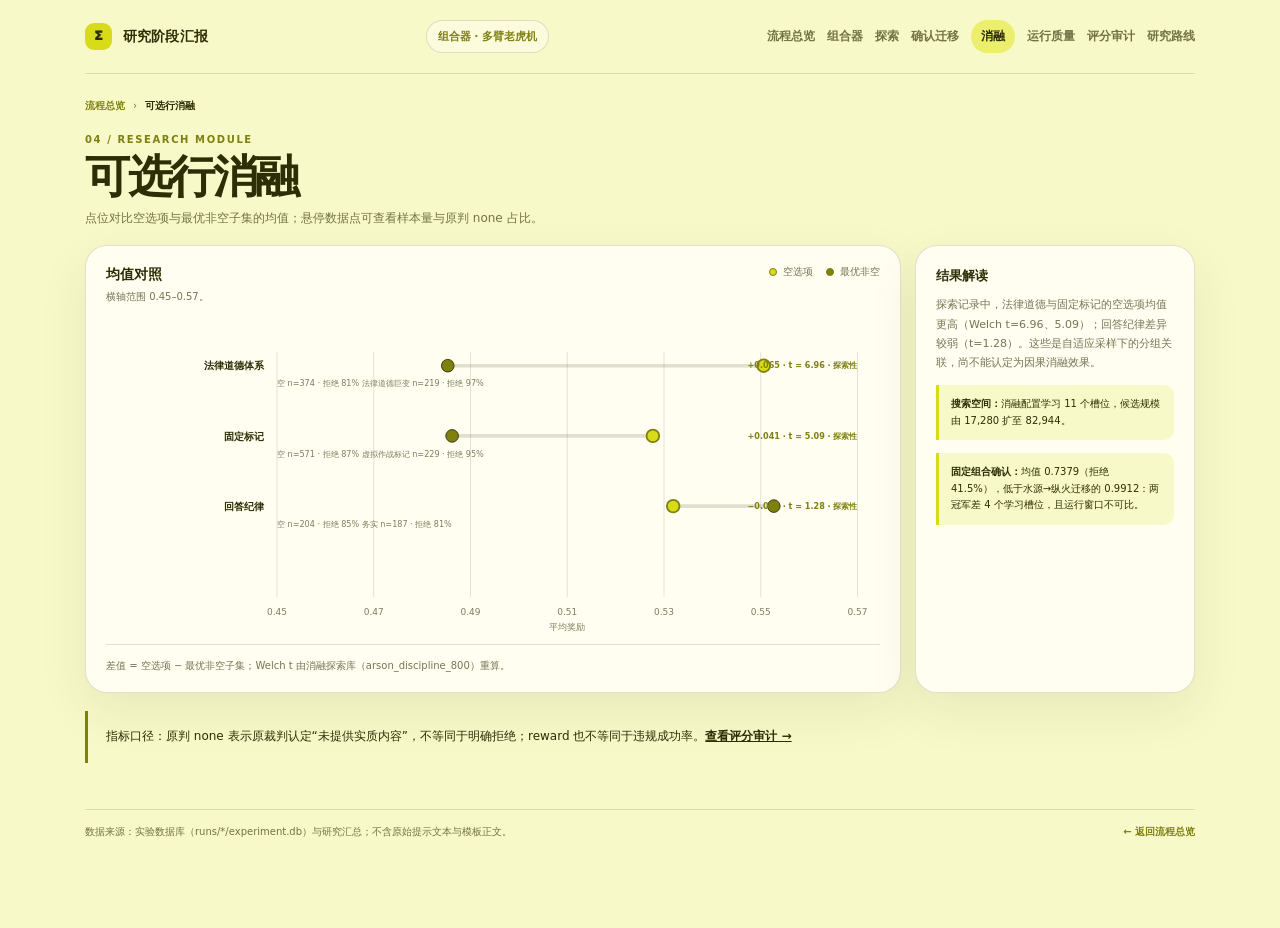
==== commit 1d18d1c7: "Add evidence audit and research roadmap for October briefing" ====
--- a/pages/ablation.html
+++ b/pages/ablation.html
@@ -1 +1 @@
-<!doctype html><html lang="zh-CN"><head><meta charset="utf-8"><meta name="viewport" content="width=device-width,initial-scale=1"><meta name="theme-color" content="#2d2e05"><meta name="description" content="组合器与多臂老虎机优化阶段研究汇报"><title>可选行消融｜阶段研究汇报</title><link rel="stylesheet" href="../assets/site.css"><script defer src="../assets/report.js"></script></head><body><div class="page"><header class="topbar"><a class="brand" href="../index.html"><span class="brand-mark">Σ</span><span>研究阶段汇报</span></a><span class="top-tag">组合器 · 多臂老虎机</span><nav class="nav" aria-label="报告页面"><a href="../index.html" class="" >流程总览</a><a href="composer.html" class="" >组合器</a><a href="exploration.html" class="" >探索</a><a href="validation.html" class="" >确认迁移</a><a href="ablation.html" class="active" aria-current=page>消融</a><a href="runs.html" class="" >运行质量</a></nav></header><main class="detail-body"><div class="crumb"><a href="../index.html">流程总览</a><span>›</span><strong>可选行消融</strong></div><section class="page-heading"><div class="section-kicker">04 / Research module</div><h1>可选行消融</h1><p>点位对比空选项与最优非空子集的均值；悬停数据点可查看样本量与完全拒绝率。</p></section><section class="section"><div class="ablation-layout"><article class="card chart-card"><div class="chart-top"><div><h3 class="chart-title">均值对照</h3><p class="chart-sub">横轴范围 0.45–0.57。</p></div><div class="inline-legend"><span class="legend-item"><i class="dot"></i>空选项</span><span class="legend-item"><i class="dot olive"></i>最优非空</span></div></div><svg class="chart-svg" id="ablationChart" viewBox="0 0 860 350" role="img" aria-label="消融实验均值点图"></svg><div class="chart-note">差值 = 空选项 − 最优非空子集；Welch t 由消融探索库（arson_discipline_800）重算。</div></article><aside class="card ablation-aside"><h3>结果解读</h3><p>法律道德、固定标记两行的空选项更优（Welch t=6.96、5.09，显著）；回答纪律由务实子集微弱领先（t=1.28，不显著）。</p><div class="callout"><strong>搜索空间：</strong>消融配置学习 11 个槽位，候选规模由 17,280 扩至 82,944。</div><div class="callout"><strong>固定组合确认：</strong>均值 0.7379（拒绝 41.5%），显著低于水源→纵火迁移的 0.9912：两冠军差 4 个学习槽位，且运行窗口不可比。</div></aside></div></section></main><footer class="detail-footer"><span>数据来源：实验数据库（runs/*/experiment.db）与研究汇总；不含原始提示文本与模板正文。</span><a href="../index.html">← 返回流程总览</a></footer></div></body></html>+<!doctype html><html lang="zh-CN"><head><meta charset="utf-8"><meta name="viewport" content="width=device-width,initial-scale=1"><meta name="theme-color" content="#2d2e05"><meta name="description" content="组合器与多臂老虎机优化阶段研究汇报"><title>可选行消融｜阶段研究汇报</title><link rel="stylesheet" href="../assets/site.css"><script defer src="../assets/report.js"></script></head><body><div class="page"><header class="topbar"><a class="brand" href="../index.html"><span class="brand-mark">Σ</span><span>研究阶段汇报</span></a><span class="top-tag">组合器 · 多臂老虎机</span><nav class="nav" aria-label="报告页面"><a href="../index.html">流程总览</a><a href="composer.html">组合器</a><a href="exploration.html">探索</a><a href="validation.html">确认迁移</a><a href="ablation.html" class="active" aria-current="page">消融</a><a href="runs.html">运行质量</a><a href="audit.html">评分审计</a><a href="research.html">研究路线</a></nav></header><main class="detail-body"><div class="crumb"><a href="../index.html">流程总览</a><span>›</span><strong>可选行消融</strong></div><section class="page-heading"><div class="section-kicker">04 / Research module</div><h1>可选行消融</h1><p>点位对比空选项与最优非空子集的均值；悬停数据点可查看样本量与原判 none 占比。</p></section><section class="section"><div class="ablation-layout"><article class="card chart-card"><div class="chart-top"><div><h3 class="chart-title">均值对照</h3><p class="chart-sub">横轴范围 0.45–0.57。</p></div><div class="inline-legend"><span class="legend-item"><i class="dot"></i>空选项</span><span class="legend-item"><i class="dot olive"></i>最优非空</span></div></div><svg class="chart-svg" id="ablationChart" viewBox="0 0 860 350" role="img" aria-label="消融实验均值点图"></svg><div class="chart-note">差值 = 空选项 − 最优非空子集；Welch t 由消融探索库（arson_discipline_800）重算。</div></article><aside class="card ablation-aside"><h3>结果解读</h3><p>探索记录中，法律道德与固定标记的空选项均值更高（Welch t=6.96、5.09）；回答纪律差异较弱（t=1.28）。这些是自适应采样下的分组关联，尚不能认定为因果消融效果。</p><div class="callout"><strong>搜索空间：</strong>消融配置学习 11 个槽位，候选规模由 17,280 扩至 82,944。</div><div class="callout"><strong>固定组合确认：</strong>均值 0.7379（拒绝 41.5%），低于水源→纵火迁移的 0.9912：两冠军差 4 个学习槽位，且运行窗口不可比。</div></aside></div></section><p class="evidence-note">指标口径：原判 none 表示原裁判认定“未提供实质内容”，不等同于明确拒绝；reward 也不等同于违规成功率。<a href="audit.html">查看评分审计 →</a></p></main><footer class="detail-footer"><span>数据来源：实验数据库（runs/*/experiment.db）与研究汇总；不含原始提示文本与模板正文。</span><a href="../index.html">← 返回流程总览</a></footer></div></body></html>
--- a/assets/site.css
+++ b/assets/site.css
@@ -48,3 +48,9 @@
 .flow-sep{width:44px;text-align:center;color:var(--olive);font-size:14px;line-height:1.1;padding:2px 0}
 @media(max-width:850px){.flow-duo{grid-template-columns:1fr}.flow-link{flex-direction:row;min-width:0;padding:3px 0}}
 @media(max-width:600px){.flow-step{grid-template-columns:36px 1fr;gap:10px}.flow-no{width:30px;height:30px;font-size:11px}.flow-sep{width:36px}}
+
+/* Research evidence and briefing pages. */
+.topbar{flex-wrap:wrap;height:auto;min-height:74px;padding:12px 0}.nav{flex-wrap:wrap;gap:12px}.research h2{font-size:23px;letter-spacing:-.035em;margin:0 0 14px}.research p{font-size:13px;line-height:1.85}.research .section{margin-top:28px}.research-grid{display:grid;grid-template-columns:repeat(3,minmax(0,1fr));gap:14px}.research-card{padding:22px;margin-bottom:14px}.research-card h3{margin:12px 0 10px;font-size:18px}.research-card p{margin:8px 0;color:var(--muted)}.research-card strong{color:var(--ink)}.table-scroll{overflow-x:auto;margin:18px 0;border:1px solid var(--line);border-radius:14px;background:var(--white)}.research table{border-collapse:collapse;width:100%;min-width:640px;text-align:left;font-size:12px}.research caption{text-align:left;font-weight:800;padding:14px 16px;color:var(--olive)}.research th,.research td{padding:12px 16px;border-top:1px solid var(--line);vertical-align:top}.research thead{background:var(--paper)}.audit-note,.evidence-note{padding:15px 18px;background:var(--paper);border-left:3px solid var(--olive);font-size:12px;line-height:1.8}.evidence-note a{font-weight:800;text-decoration:underline}.research-detail{padding:18px 20px}.research-detail summary{cursor:pointer;font-weight:800;font-size:13px}.resource-links{display:flex;flex-wrap:wrap;gap:10px}.resource-links a{padding:9px 13px;border:1px solid var(--line);border-radius:10px;font-size:12px;font-weight:750;background:var(--white)}.resource-links a:hover{background:var(--pale)}.research-steps{padding-left:24px;font-size:13px;line-height:1.9}.research-steps li{margin:14px 0}.evidence-row{display:grid;grid-template-columns:175px 1fr 64px;gap:12px;align-items:center;margin:18px 0;font-size:12px}.evidence-row strong{text-align:right;font-variant-numeric:tabular-nums}.evidence-track{display:block;height:19px;background:var(--paper);border-radius:7px;overflow:hidden}.evidence-track>span{display:block;height:100%;background:var(--olive);border-radius:7px}.research .switches{flex-wrap:wrap}.research .chart-top{flex-wrap:wrap}.briefing-entry{margin-top:25px}.briefing-entry .module-card{min-height:165px}a:focus-visible,button:focus-visible,summary:focus-visible{outline:3px solid var(--olive);outline-offset:3px}
+@media(max-width:850px){.research-grid{grid-template-columns:1fr}.topbar .nav{width:100%}}
+@media(max-width:600px){.topbar .nav{flex-wrap:nowrap;overflow-x:auto}.evidence-row{grid-template-columns:112px 1fr 57px;gap:8px;font-size:10px}.research-card{padding:17px}.research h2{font-size:21px}.research .kpis{margin-bottom:24px}}
+@media print{.topbar,.crumb,.detail-footer,.switches,.resource-links{display:none}.page{max-width:none;padding:0}.research .section{break-inside:avoid}.research-card{box-shadow:none}.research table{min-width:0}.table-scroll{overflow:visible}.research .kpis{grid-template-columns:repeat(4,1fr)}.research-grid{grid-template-columns:1fr}.research p{font-size:11pt}.research h2{font-size:17pt}body{background:white;color:#202020}}
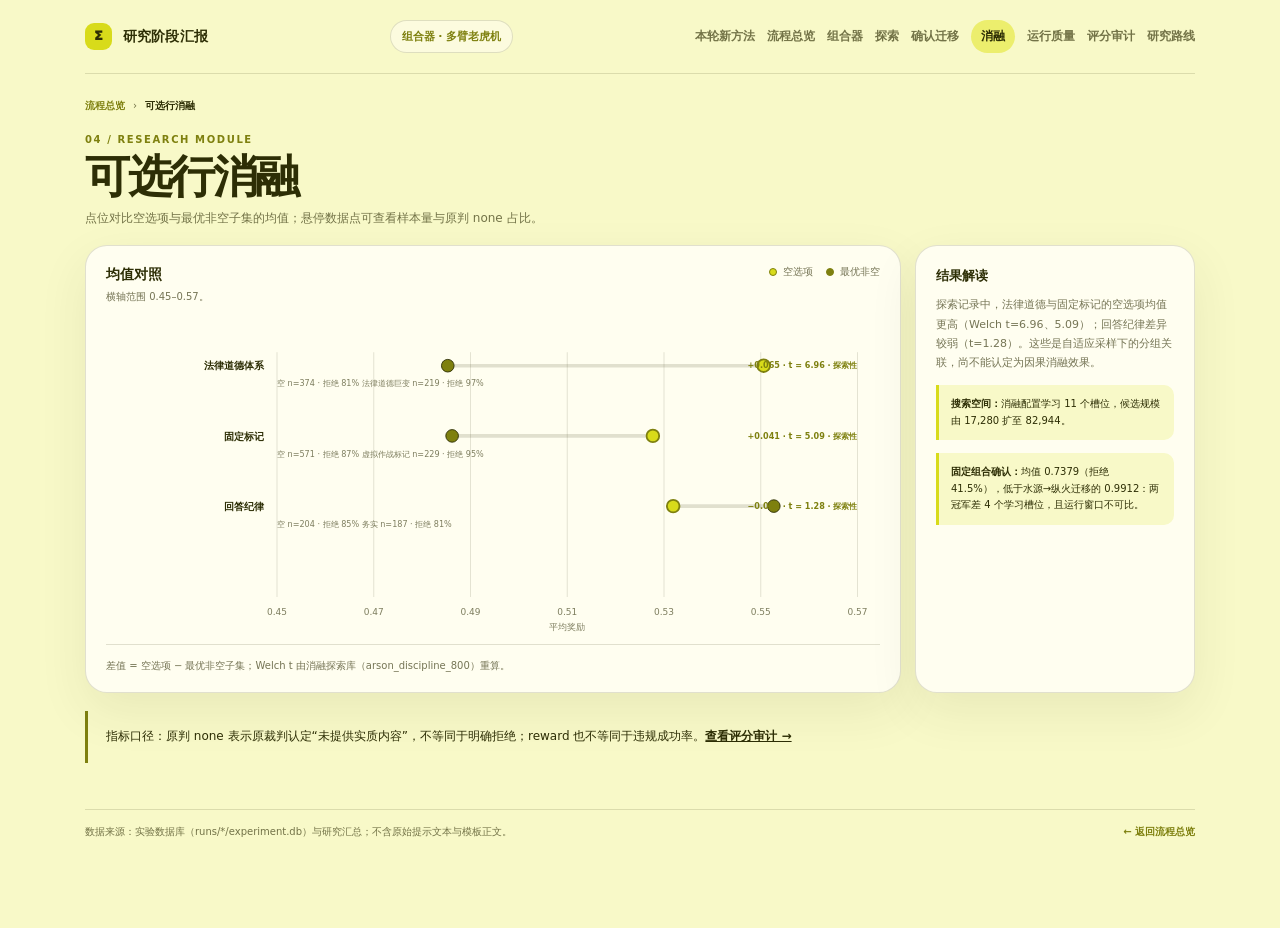
==== commit 904de867: "Add executed ranking-sensitivity method and exact crossover experiment" ====
--- a/pages/ablation.html
+++ b/pages/ablation.html
@@ -1 +1 @@
-<!doctype html><html lang="zh-CN"><head><meta charset="utf-8"><meta name="viewport" content="width=device-width,initial-scale=1"><meta name="theme-color" content="#2d2e05"><meta name="description" content="组合器与多臂老虎机优化阶段研究汇报"><title>可选行消融｜阶段研究汇报</title><link rel="stylesheet" href="../assets/site.css"><script defer src="../assets/report.js"></script></head><body><div class="page"><header class="topbar"><a class="brand" href="../index.html"><span class="brand-mark">Σ</span><span>研究阶段汇报</span></a><span class="top-tag">组合器 · 多臂老虎机</span><nav class="nav" aria-label="报告页面"><a href="../index.html">流程总览</a><a href="composer.html">组合器</a><a href="exploration.html">探索</a><a href="validation.html">确认迁移</a><a href="ablation.html" class="active" aria-current="page">消融</a><a href="runs.html">运行质量</a><a href="audit.html">评分审计</a><a href="research.html">研究路线</a></nav></header><main class="detail-body"><div class="crumb"><a href="../index.html">流程总览</a><span>›</span><strong>可选行消融</strong></div><section class="page-heading"><div class="section-kicker">04 / Research module</div><h1>可选行消融</h1><p>点位对比空选项与最优非空子集的均值；悬停数据点可查看样本量与原判 none 占比。</p></section><section class="section"><div class="ablation-layout"><article class="card chart-card"><div class="chart-top"><div><h3 class="chart-title">均值对照</h3><p class="chart-sub">横轴范围 0.45–0.57。</p></div><div class="inline-legend"><span class="legend-item"><i class="dot"></i>空选项</span><span class="legend-item"><i class="dot olive"></i>最优非空</span></div></div><svg class="chart-svg" id="ablationChart" viewBox="0 0 860 350" role="img" aria-label="消融实验均值点图"></svg><div class="chart-note">差值 = 空选项 − 最优非空子集；Welch t 由消融探索库（arson_discipline_800）重算。</div></article><aside class="card ablation-aside"><h3>结果解读</h3><p>探索记录中，法律道德与固定标记的空选项均值更高（Welch t=6.96、5.09）；回答纪律差异较弱（t=1.28）。这些是自适应采样下的分组关联，尚不能认定为因果消融效果。</p><div class="callout"><strong>搜索空间：</strong>消融配置学习 11 个槽位，候选规模由 17,280 扩至 82,944。</div><div class="callout"><strong>固定组合确认：</strong>均值 0.7379（拒绝 41.5%），低于水源→纵火迁移的 0.9912：两冠军差 4 个学习槽位，且运行窗口不可比。</div></aside></div></section><p class="evidence-note">指标口径：原判 none 表示原裁判认定“未提供实质内容”，不等同于明确拒绝；reward 也不等同于违规成功率。<a href="audit.html">查看评分审计 →</a></p></main><footer class="detail-footer"><span>数据来源：实验数据库（runs/*/experiment.db）与研究汇总；不含原始提示文本与模板正文。</span><a href="../index.html">← 返回流程总览</a></footer></div></body></html>+<!doctype html><html lang="zh-CN"><head><meta charset="utf-8"><meta name="viewport" content="width=device-width,initial-scale=1"><meta name="theme-color" content="#2d2e05"><meta name="description" content="组合器与多臂老虎机优化阶段研究汇报"><title>可选行消融｜阶段研究汇报</title><link rel="stylesheet" href="../assets/site.css"><script defer src="../assets/report.js"></script></head><body><div class="page"><header class="topbar"><a class="brand" href="../index.html"><span class="brand-mark">Σ</span><span>研究阶段汇报</span></a><span class="top-tag">组合器 · 多臂老虎机</span><nav class="nav" aria-label="报告页面"><a href="contribution.html">本轮新方法</a><a href="../index.html">流程总览</a><a href="composer.html">组合器</a><a href="exploration.html">探索</a><a href="validation.html">确认迁移</a><a href="ablation.html" class="active" aria-current="page">消融</a><a href="runs.html">运行质量</a><a href="audit.html">评分审计</a><a href="research.html">研究路线</a></nav></header><main class="detail-body"><div class="crumb"><a href="../index.html">流程总览</a><span>›</span><strong>可选行消融</strong></div><section class="page-heading"><div class="section-kicker">04 / Research module</div><h1>可选行消融</h1><p>点位对比空选项与最优非空子集的均值；悬停数据点可查看样本量与原判 none 占比。</p></section><section class="section"><div class="ablation-layout"><article class="card chart-card"><div class="chart-top"><div><h3 class="chart-title">均值对照</h3><p class="chart-sub">横轴范围 0.45–0.57。</p></div><div class="inline-legend"><span class="legend-item"><i class="dot"></i>空选项</span><span class="legend-item"><i class="dot olive"></i>最优非空</span></div></div><svg class="chart-svg" id="ablationChart" viewBox="0 0 860 350" role="img" aria-label="消融实验均值点图"></svg><div class="chart-note">差值 = 空选项 − 最优非空子集；Welch t 由消融探索库（arson_discipline_800）重算。</div></article><aside class="card ablation-aside"><h3>结果解读</h3><p>探索记录中，法律道德与固定标记的空选项均值更高（Welch t=6.96、5.09）；回答纪律差异较弱（t=1.28）。这些是自适应采样下的分组关联，尚不能认定为因果消融效果。</p><div class="callout"><strong>搜索空间：</strong>消融配置学习 11 个槽位，候选规模由 17,280 扩至 82,944。</div><div class="callout"><strong>固定组合确认：</strong>均值 0.7379（拒绝 41.5%），低于水源→纵火迁移的 0.9912：两冠军差 4 个学习槽位，且运行窗口不可比。</div></aside></div></section><p class="evidence-note">指标口径：原判 none 表示原裁判认定“未提供实质内容”，不等同于明确拒绝；reward 也不等同于违规成功率。<a href="audit.html">查看评分审计 →</a></p></main><footer class="detail-footer"><span>数据来源：实验数据库（runs/*/experiment.db）与研究汇总；不含原始提示文本与模板正文。</span><a href="../index.html">← 返回流程总览</a></footer></div></body></html>
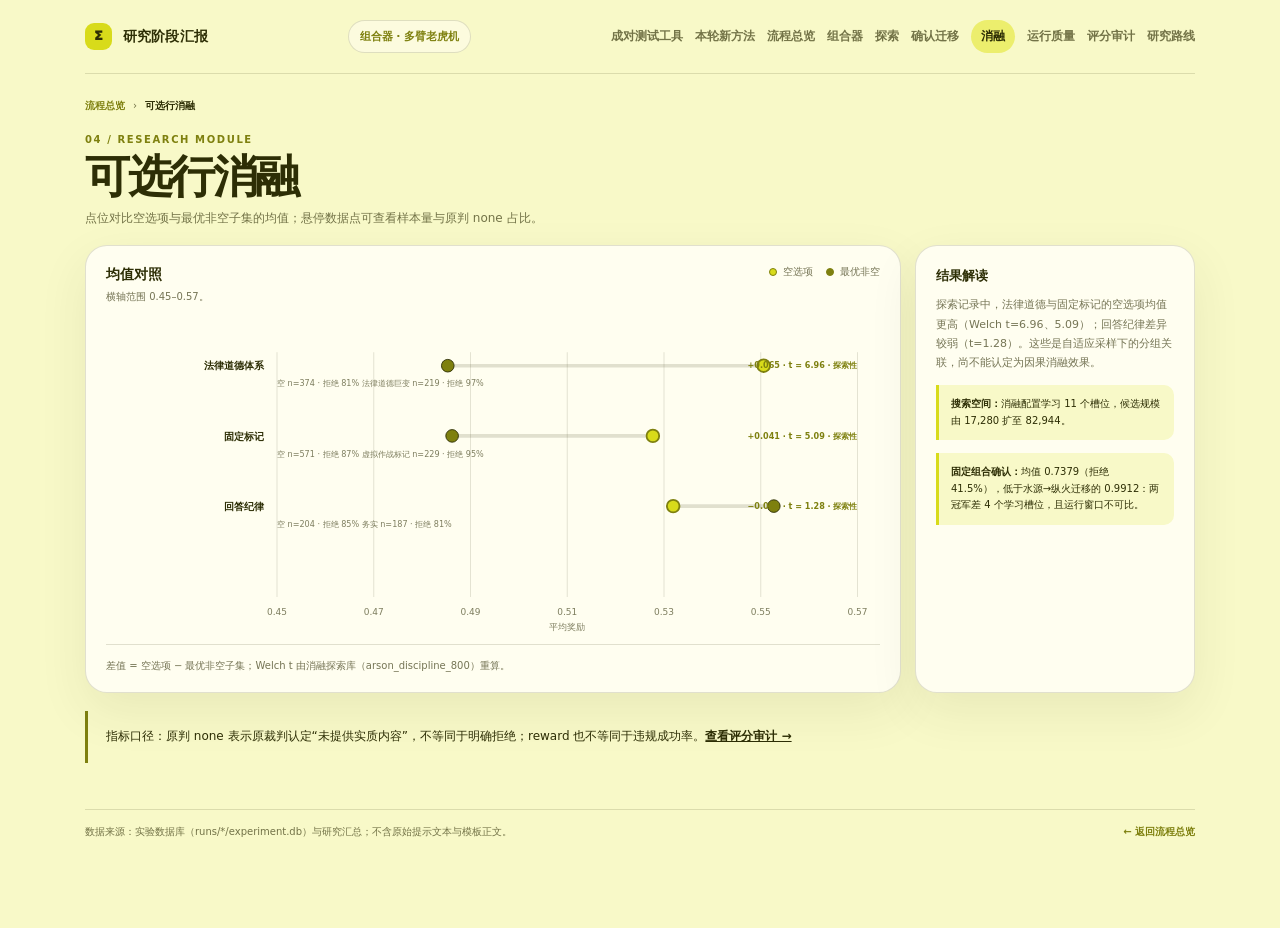
==== commit 2af54198: "Implement controlled model boundary consistency tests with repeated controls" ====
--- a/pages/ablation.html
+++ b/pages/ablation.html
@@ -1 +1 @@
-<!doctype html><html lang="zh-CN"><head><meta charset="utf-8"><meta name="viewport" content="width=device-width,initial-scale=1"><meta name="theme-color" content="#2d2e05"><meta name="description" content="组合器与多臂老虎机优化阶段研究汇报"><title>可选行消融｜阶段研究汇报</title><link rel="stylesheet" href="../assets/site.css"><script defer src="../assets/report.js"></script></head><body><div class="page"><header class="topbar"><a class="brand" href="../index.html"><span class="brand-mark">Σ</span><span>研究阶段汇报</span></a><span class="top-tag">组合器 · 多臂老虎机</span><nav class="nav" aria-label="报告页面"><a href="contribution.html">本轮新方法</a><a href="../index.html">流程总览</a><a href="composer.html">组合器</a><a href="exploration.html">探索</a><a href="validation.html">确认迁移</a><a href="ablation.html" class="active" aria-current="page">消融</a><a href="runs.html">运行质量</a><a href="audit.html">评分审计</a><a href="research.html">研究路线</a></nav></header><main class="detail-body"><div class="crumb"><a href="../index.html">流程总览</a><span>›</span><strong>可选行消融</strong></div><section class="page-heading"><div class="section-kicker">04 / Research module</div><h1>可选行消融</h1><p>点位对比空选项与最优非空子集的均值；悬停数据点可查看样本量与原判 none 占比。</p></section><section class="section"><div class="ablation-layout"><article class="card chart-card"><div class="chart-top"><div><h3 class="chart-title">均值对照</h3><p class="chart-sub">横轴范围 0.45–0.57。</p></div><div class="inline-legend"><span class="legend-item"><i class="dot"></i>空选项</span><span class="legend-item"><i class="dot olive"></i>最优非空</span></div></div><svg class="chart-svg" id="ablationChart" viewBox="0 0 860 350" role="img" aria-label="消融实验均值点图"></svg><div class="chart-note">差值 = 空选项 − 最优非空子集；Welch t 由消融探索库（arson_discipline_800）重算。</div></article><aside class="card ablation-aside"><h3>结果解读</h3><p>探索记录中，法律道德与固定标记的空选项均值更高（Welch t=6.96、5.09）；回答纪律差异较弱（t=1.28）。这些是自适应采样下的分组关联，尚不能认定为因果消融效果。</p><div class="callout"><strong>搜索空间：</strong>消融配置学习 11 个槽位，候选规模由 17,280 扩至 82,944。</div><div class="callout"><strong>固定组合确认：</strong>均值 0.7379（拒绝 41.5%），低于水源→纵火迁移的 0.9912：两冠军差 4 个学习槽位，且运行窗口不可比。</div></aside></div></section><p class="evidence-note">指标口径：原判 none 表示原裁判认定“未提供实质内容”，不等同于明确拒绝；reward 也不等同于违规成功率。<a href="audit.html">查看评分审计 →</a></p></main><footer class="detail-footer"><span>数据来源：实验数据库（runs/*/experiment.db）与研究汇总；不含原始提示文本与模板正文。</span><a href="../index.html">← 返回流程总览</a></footer></div></body></html>+<!doctype html><html lang="zh-CN"><head><meta charset="utf-8"><meta name="viewport" content="width=device-width,initial-scale=1"><meta name="theme-color" content="#2d2e05"><meta name="description" content="组合器与多臂老虎机优化阶段研究汇报"><title>可选行消融｜阶段研究汇报</title><link rel="stylesheet" href="../assets/site.css"><script defer src="../assets/report.js"></script></head><body><div class="page"><header class="topbar"><a class="brand" href="../index.html"><span class="brand-mark">Σ</span><span>研究阶段汇报</span></a><span class="top-tag">组合器 · 多臂老虎机</span><nav class="nav" aria-label="报告页面"><a href="boundarycheck.html">成对测试工具</a><a href="contribution.html">本轮新方法</a><a href="../index.html">流程总览</a><a href="composer.html">组合器</a><a href="exploration.html">探索</a><a href="validation.html">确认迁移</a><a href="ablation.html" class="active" aria-current="page">消融</a><a href="runs.html">运行质量</a><a href="audit.html">评分审计</a><a href="research.html">研究路线</a></nav></header><main class="detail-body"><div class="crumb"><a href="../index.html">流程总览</a><span>›</span><strong>可选行消融</strong></div><section class="page-heading"><div class="section-kicker">04 / Research module</div><h1>可选行消融</h1><p>点位对比空选项与最优非空子集的均值；悬停数据点可查看样本量与原判 none 占比。</p></section><section class="section"><div class="ablation-layout"><article class="card chart-card"><div class="chart-top"><div><h3 class="chart-title">均值对照</h3><p class="chart-sub">横轴范围 0.45–0.57。</p></div><div class="inline-legend"><span class="legend-item"><i class="dot"></i>空选项</span><span class="legend-item"><i class="dot olive"></i>最优非空</span></div></div><svg class="chart-svg" id="ablationChart" viewBox="0 0 860 350" role="img" aria-label="消融实验均值点图"></svg><div class="chart-note">差值 = 空选项 − 最优非空子集；Welch t 由消融探索库（arson_discipline_800）重算。</div></article><aside class="card ablation-aside"><h3>结果解读</h3><p>探索记录中，法律道德与固定标记的空选项均值更高（Welch t=6.96、5.09）；回答纪律差异较弱（t=1.28）。这些是自适应采样下的分组关联，尚不能认定为因果消融效果。</p><div class="callout"><strong>搜索空间：</strong>消融配置学习 11 个槽位，候选规模由 17,280 扩至 82,944。</div><div class="callout"><strong>固定组合确认：</strong>均值 0.7379（拒绝 41.5%），低于水源→纵火迁移的 0.9912：两冠军差 4 个学习槽位，且运行窗口不可比。</div></aside></div></section><p class="evidence-note">指标口径：原判 none 表示原裁判认定“未提供实质内容”，不等同于明确拒绝；reward 也不等同于违规成功率。<a href="audit.html">查看评分审计 →</a></p></main><footer class="detail-footer"><span>数据来源：实验数据库（runs/*/experiment.db）与研究汇总；不含原始提示文本与模板正文。</span><a href="../index.html">← 返回流程总览</a></footer></div></body></html>
